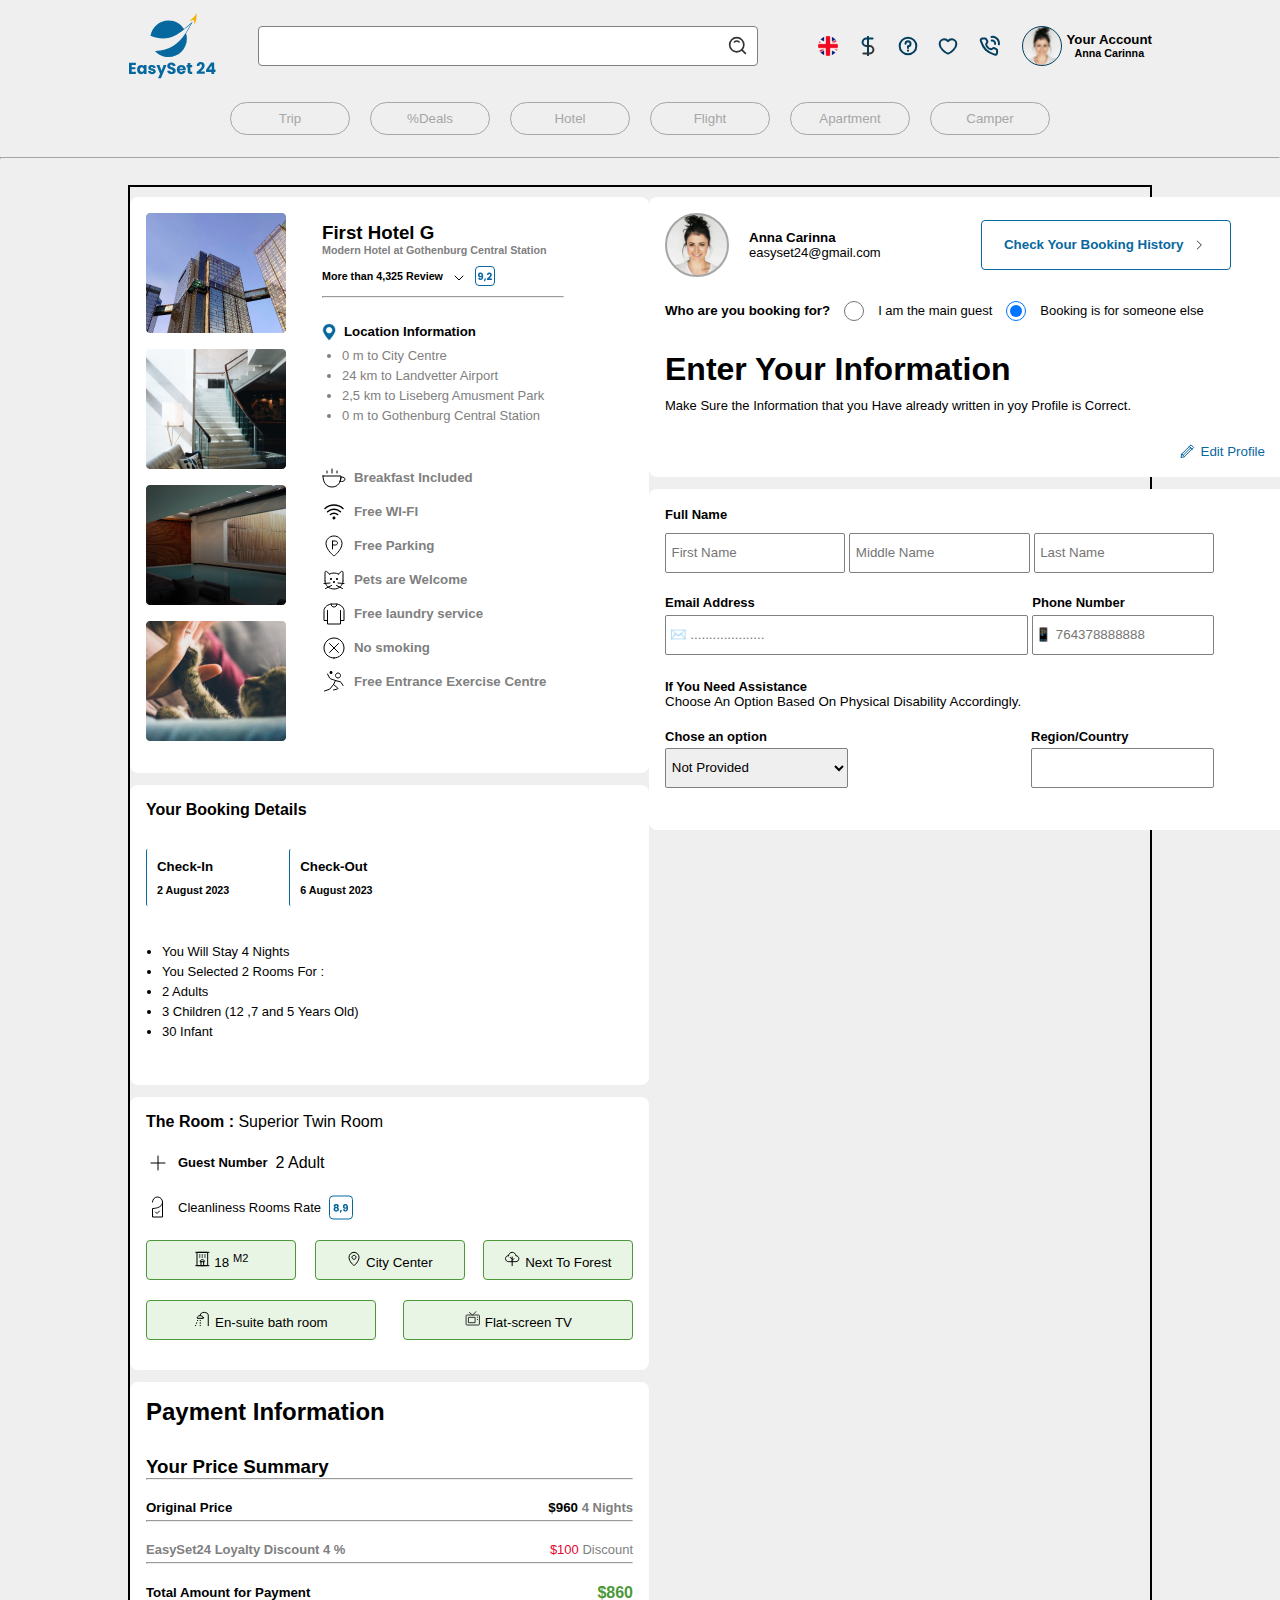
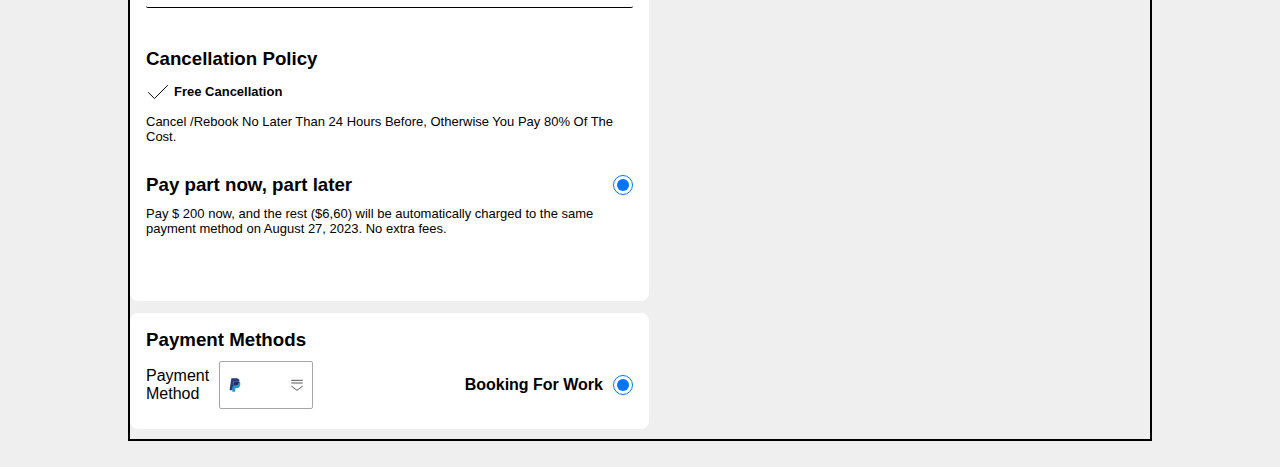
==== hotel.html @ cc9d12a1 "added user info" ====
<!DOCTYPE html>
<html lang="en">

<head>
    <meta charset="UTF-8">
    <meta name="viewport" content="width=device-width, initial-scale=1.0">
    <title>Hotel Page</title>
    <link rel="stylesheet" href="hotel.css">
</head>

<body>
    <!-- header -->
    <header class="header">
        <img id="main-logo" src="assets/headerIcons/Logo.svg" alt="logo">

        <div class="logo-and-input">
            <input type="text" id="header-input">
            <img src="assets/headerIcons/search.svg" alt="Icon description">
        </div>

        <div class="header-icons">
            <img src="assets/headerIcons/Flag England.svg" alt="">
            <img src="assets/headerIcons/dollar.svg" alt="">
            <img src="assets/headerIcons//help.svg" alt="">
            <img src="assets/headerIcons/like.svg" alt="">
            <img src="assets/headerIcons/phone-call.svg" alt="">

            <div class="profile-account">
                <img src="assets/headerIcons/Photo.svg" alt="">
                <div class="account">
                    <h5>Your Account</h5>
                    <h6>Anna Carinna</h6>
                </div>
            </div>
        </div>
    </header>

    <!-- tabs -->
    <div class="tabs">
        <button>Trip</button>
        <button>%Deals</button>
        <button>Hotel</button>
        <button>Flight</button>
        <button>Apartment</button>
        <button>Camper</button>
    </div>

    <hr class="horizontal-line">

    <div class="main-container">
        <!-- left -->
        <div class="left-column">

            <!-- Hotel -->
            <section class="hotel">
                <div class="hotel-images">
                    <img src="assets/hotel/image 1.png" alt="">
                    <img src="assets/hotel/image 2.png" alt="">
                    <img src="assets/hotel/image 3.png" alt="">
                    <img src="assets/hotel/image 4.png" alt="">
                </div>

                <div class="hotel-info">
                    <h3 style="font-weight: 800;">First Hotel G</h3>
                    <h6 style="color:gray">Modern Hotel at Gothenburg Central Station</h6>
                    <div class="reviews">
                        <h6>More than 4,325 Review</h6>
                        <img src="assets/hotel/down-small.svg" alt="">
                        <img src="assets/hotel/arrow.svg" alt="">
                    </div>
                    <hr>

                    <div class="location">
                        <span class="location-info">
                            <img src="assets/hotel/location.svg" alt="">
                            <h5 style=" font-weight: 700;">Location Information</h5>
                        </span>
                        <ul ">
                            <li>0 m to City Centre </li>
                            <li>24 km to Landvetter Airport</li>
                            <li>2,5 km to Liseberg Amusment Park</li>
                            <li>0 m to Gothenburg Central Station</li>
                        </ul>
                    </div>

                    <div class=" services" style="color:gray">
                            <span>
                                <img src="assets/hotel/tea-drink.svg" alt="">
                                <h5>Breakfast Included</h5>
                            </span>
                            <span>
                                <img src="assets/hotel/Wifi.svg" alt="">
                                <h5>Free WI-FI</h5>
                            </span>
                            <span>
                                <img src="assets/hotel/parking.svg" alt="">
                                <h5>Free Parking</h5>
                            </span>
                            <span>
                                <img src="assets/hotel/cat.svg" alt="">
                                <h5>Pets are Welcome</h5>
                            </span>
                            <span>
                                <img src="assets/hotel/clothes-crew-neck.svg" alt="">
                                <h5>Free laundry service</h5>
                            </span>
                            <span>
                                <img src="assets/hotel/handle-x.svg" alt="">
                                <h5>No smoking</h5>
                            </span>
                            <span>
                                <img src="assets/hotel/play-basketball.svg" alt="">
                                <h5>Free Entrance Exercise Centre</h5>
                            </span>
                    </div>
                </div>
            </section>

            <!-- Your Booking Details -->
            <section class="booking-details">
                <h4 style="font-weight: 800;">Your Booking Details</h4>
                <div class="check-in-check-out">
                    <div class="check-in">
                        <h5 style="font-weight: 700;">Check-In</h5>
                        <h6 style="font-weight: 600;">2 August 2023</h6>
                    </div>
                    <div class="check-out">
                        <h5 style="font-weight: 700;">Check-Out</h5>
                        <h6 style="font-weight: 600;">6 August 2023</h6>
                    </div>
                </div>

                <ul>
                    <li>You Will Stay 4 Nights</li>
                    <li>You Selected 2 Rooms For :</li>
                    <li>2 Adults</li>
                    <li>3 Children (12 ,7 and 5 Years Old)</li>
                    <li>30 Infant</li>
                </ul>
            </section>

            <section class="the-room">
                <h4 style="font-weight: 800;">The Room : <span style="font-weight: 500;">Superior Twin Room</span></h4>
                <div class="guest">
                    <img src="assets/the-room/plus.svg" alt="">
                    <h3 style="font-size: small; font-weight: 800;">Guest Number</h3>
                    <h4 style="font-size: medium; font-weight: 500;">2 Adult</h4>
                </div>

                <div class="cleanliness">
                    <img src="assets/the-room/hotel-please-clean.svg" alt="">
                    <h5 style="font-size: small; font-weight: 500;">Cleanliness Rooms Rate</h5>
                    <img src="assets/the-room/clean-rate.svg" alt="">
                </div>

                <div class="room-buttons-1">
                    <button> <img src="assets/the-room/build.svg" alt=""> <span>18 <sup>M2</sup></span> </button>
                    <button> <img src="assets/the-room/local-two.svg" alt=""> City Center</button>
                    <button> <img src="assets/the-room/tree.svg" alt=""> Next To Forest</button>
                </div>
                <div class="room-buttons-2">
                    <button> <img src="assets/the-room/shower-head.svg" alt=""> En-suite bath room</button>
                    <button> <img src="assets/the-room/tv-one.svg" alt=""> Flat-screen TV</button>
                </div>

            </section>

            <!-- payment -->
            <section class="payment">
                <h2 style="font-weight: 800;">Payment Information</h2>
                <div class="price-summary">
                    <h3 style="font-weight: 800;">Your Price Summary</h3>
                    <hr>
                    <div class="original-price">
                        <h5>Original Price</h5>
                        <span style="font-size:smaller; font-weight: 800;">$960 <span
                                style="font-size: small; font-weight: 600; color: gray;">4
                                Nights</span> </span>
                    </div>
                    <hr>
                    <div class="discount">
                        <h5 style="font-size:small; font-weight: 600; color: gray;">EasySet24 Loyalty Discount 4 %</h5>
                        <span style="font-size:small; font-weight: 400; color: #E5062E;">$100
                            <span style="font-size: small; font-weight: 400; color: gray;">Discount</span></span>
                    </div>
                    <hr>
                    <div class="total-payment">
                        <h5>Total Amount for Payment</h5>
                        <span style="font-weight:800; color: #4C9839;">$860 </span>
                    </div>
                </div>

                <div class="cancellation">
                    <h3 style="font-weight: 800;">Cancellation Policy </h3>
                    <div style="display: flex; align-items: center; gap: 4px; margin: 10px 0;"> <img
                            src="assets/the-room/check.svg" alt=""><span
                            style="font-size: small; font-weight: 600;">Free
                            Cancellation</span></div>
                    <p style="font-size: small; font-weight: 500;">Cancel /Rebook No Later Than 24
                        Hours Before,
                        Otherwise You Pay 80% Of The Cost.</p>
                </div>

                <div class="pay-part">
                    <div
                        style="display: flex; align-items: center; justify-content: space-between; font-weight: 800; margin: 10px 0;">
                        <h3 style="font-weight: 800;">Pay part now, part later </h3>
                        <input style="font-weight: 800;" type="radio" name="" id="" checked>
                    </div>
                    <p style="font-size: small; font-weight: 500;">Pay $ 200 now, and the rest ($6,60) will be
                        automatically charged to the same payment method on
                        August 27, 2023. No extra fees.</p>
                </div>
            </section>


            <section class="payment-methods">
                <h3 style="font-weight: 800;">Payment Methods </h3>

                <div class="payment-method">
                    <div style="width: 94px; height: 48px; display: flex; align-items: center; gap: 10px    ;">
                        Payment Method
                        <img style="width: 94px; height: 48px;" src="assets/the-room/payment.svg" alt="">
                    </div>

                    <div style="display: flex; align-items: center; gap: 10px;">
                        <h4>Booking For Work </h4>
                        <input style="font-weight: 800;" type="radio" name="" id="" checked>
                    </div>
                </div>
            </section>
        </div>


        <!-- right -->
        <div class="right-column">

            <section class="user-info">
                <div class="image-name">
                    <img src="assets/user-info/anna.svg" alt="">
                    <div class="name-history">
                        <div>
                            <h4 style="font-size: smaller; font-weight: 900;">Anna Carinna</h4>
                            <p style="font-size: small; font-weight: 500;">easyset24@gmail.com</p>
                        </div>
                        <button class="history-button">Check Your Booking History <img src="assets/user-info/right.svg"
                                alt=""></button>
                    </div>
                </div>

                <div class="booking-for">
                    <h4 style="font-size: smaller; font-weight: 900;">Who are you booking for?</h4>
                    <input type="radio" name="booking" id="">
                    <label style="font-size: small; font-weight: 500;" for="booking">I am the main guest </label>
                    <input type="radio" name="booking" id="" checked>
                    <label style="font-size: small; font-weight: 500;" for="booking">Booking is for someone else
                    </label>
                </div>

                <div>
                    <h1 style="margin-top: 30px; margin-bottom: 10px; font-weight: 700;">Enter Your Information </h1>
                    <p style="font-size: small; font-weight: 500;">Make Sure the Information that you Have already
                        written in yoy Profile is Correct.</p>
                </div>

                <div class="edit-div">
                    <button class="edit-button"><img src="assets/user-info/pencil.svg" alt=""> Edit
                        Profile</button>
                </div>
            </section>

            <section class="full-name">
                <label for="fullName" style="font-size: small; font-weight: 900;">Full Name</label>
                <br>

                <div class="input-fullName">
                    <input type="text" name="fullName" placeholder="First Name" id="firstName">
                    <input type="text" name="fullName" placeholder="Middle Name" id="middleName">
                    <input type="text" name="fullName" placeholder="Last Name" id="lastName">
                </div>

                <div class="email-phone">
                    <div class="email">
                        <label for="email" style="font-size: small; font-weight: 900;">Email Address</label><br>
                        <input type="email" name="email" placeholder="✉️ ...................." id="email">
                    </div>
                    <div class="phone">
                        <label for="phone" style="font-size: small; font-weight: 900;">Phone Number</label><br>
                        <input type="tel" name="phone" placeholder="📱 764378888888" id="phone">
                    </div>
                </div>

                <div class="assistance">
                    <h5 style="font-size: small; font-weight: 900;">If You Need Assistance</h5>
                    <p style="font-size: smaller; font-weight: 500;">Choose An Option Based On Physical Disability
                        Accordingly.</p>
                </div>

                <div class="option-region">
                    <div class="option">
                        <label for="options" style="font-size: small; font-weight: 600;">Chose an option</label>
                        <select name="options" id="options">
                            <option value="">Not Provided</option>
                            <option value="option1">option1</option>
                            <option value="option1">option1</option>
                        </select>
                    </div>
                    <div class="region">
                        <label for="region" style="font-size: small; font-weight: 600;">Region/Country</label>
                        <input type="text" name="region" id="region">
                    </div>
                </div>
            </section>
            

        </div>
    </div>

</body>

</html>
---- hotel.css ----
* {
    margin: 0;
    padding: 0;
    box-sizing: border-box;
}

body {
    margin: 0;
    padding: 0;
    justify-content: center;
    background-color: #EFEFEF;
    font-family: "Poppins", sans-serif;
}

/* header */
.header {
    width: 80%;
    margin: 1% 10%;
    display: flex;
    justify-content: space-between;
    align-items: center;
}

#header-input {
    width: 500px;
    height: 40px;
    border: 1px solid gray;
    border-radius: 4px;
}

.logo-and-input {
    display: flex;
    align-items: center;
}

.logo-and-input input[type="text"] {}

.logo-and-input img {
    width: 20px;
    height: 20px;
    margin-left: -30px;
}

.header-input {
    display: flex;
    align-items: center;
}

.header-icons {
    display: flex;
    margin-left: 30px;
}

.header-icons img {
    margin-right: 20px;
}

.header div {
    display: flex;
    align-items: center;
}

.profile-account {
    display: flex;
}

.account {
    display: flex;
    margin-left: -15px;
    align-items: flex-start;
    flex-direction: column;
}

/* tabs */
.tabs button {
    width: 120px;
    margin: 10px;
    padding: 8px 16px 8px 16px;
    border: 1px solid #A6A6A6;
    border-radius: 30px;
    cursor: pointer;
    color: #A6A6A6;
}

.tabs button:hover {
    background-color: #07689F;
    color: #FFFFFF;
}

.tabs {
    display: flex;
    margin: 1%;
    justify-content: center;
}

.horizontal-line {
    border-top: 1px solid #A6A6A6;
    margin: 10px 0;
}

/* Container */
.main-container {
    width: 80%;
    margin: 2% 10%;
    display: flex;
    justify-content: space-between;
    padding: 10px 0;
    border: 2px solid black;
}

.main-container .left-column {
    display: flex;
    flex-direction: column;
    gap: 12px;
}

.main-container .right-column {
    display: flex;
    flex-direction: column;
    gap: 12px;
}

section {
    border-radius: 8px;
}

/* Hotel */
.hotel {
    width: 519px;
    height: 576px;
    display: flex;
    background-color: #FFFFFF;
}

.hotel .hotel-images {
    display: flex;
    flex-direction: column;
    gap: 16px;
    padding: 16px;
}

.hotel-info {
    margin: 25px 20px;
    display: flex;
    flex-direction: column;
}

.hotel-info .reviews {
    display: flex;
    align-items: center;
    margin: 10px 0;
    gap: 8px;
}

.hotel-info .location {
    margin: 25px 0;
}

.location .location-info {
    display: flex;
    align-items: center;
    justify-content: flex-start;
    gap: 8px;
}


.location ul li {
    color: gray;
    font-size: small;
    line-height: 10px;
    margin: 10px 20px;
}

.services span {
    display: flex;
    align-items: center;
    gap: 8px;
    margin: 10px 0;
}

/* booking-details */
.booking-details {
    width: 519px;
    height: 300px;
    display: flex;
    flex-direction: column;
    padding: 16px;
    background-color: #FFFFFF;
}

.check-in-check-out {
    display: flex;
    align-items: center;
    margin-top: 30px;
    margin-bottom: 20px;
    gap: 50px;
}

.check-in, .check-out {
    display: flex;
    flex-direction: column;
    gap: 10px;
    padding: 10px;
    border-left: 1px solid #07689F;
    border-radius: 2px;
}

.booking-details ul {
    font-size: small;
    line-height: 20px;
    padding: 16px;
}

/* the-room */
.the-room {
    width: 519px;
    height: 273px;
    display: flex;
    flex-direction: column;
    padding: 16px;
    background-color: #FFFFFF;
}

.guest {
    display: flex;
    align-items: center;
    gap: 8px;
    margin-top: 20px;
}

.cleanliness {
    display: flex;
    align-items: center;
    gap: 8px;
    margin-top: 20px;
}

.room-buttons-1, .room-buttons-2 {
    display: flex;
    align-items: center;
    justify-content: space-between;
}

.room-buttons-1 button, .room-buttons-2 button {
    background-color: #E8F5E4;
    border: 1px solid #4C9839;
    border-radius: 4px;
    justify-content: center;
    align-items: center;
}


.room-buttons-1 button {
    width: 150px;
    height: 40px;
    margin-top: 20px;
    padding: 10px;
}

.room-buttons-2 button {
    width: 230px;
    height: 40px;
    margin-top: 20px;
    padding: 10px;
}

/* payment */
.payment {
    width: 519px;
    height: 519px;
    display: flex;
    flex-direction: column;
    padding: 16px;

    background-color: #FFFFFF;
}

.price-summary {
    margin: 30px 0;
    border-bottom: 1px solid black;
    border-radius: 2px;
}

.price-summary .original-price, .price-summary .discount, .price-summary .total-payment {
    display: flex;
    align-items: center;
    justify-content: space-between;
    margin: 20px 0 5px 0;
}

.cancellation {
    margin: 10px 0;
}

.pay-part {
    margin: 10px 0;
}

/* Hide the default radio button */
input[type="radio"] {
    width: 20px;
    height: 20px;
}

/* payment-method */
.payment-methods {
    width: 519px;
    height: 116px;
    display: flex;
    flex-direction: column;
    padding: 16px;
    background-color: #FFFFFF;
}

.payment-methods .payment-method {
    display: flex;
    align-items: center;
    justify-content: space-between;
    margin: 10px 0;
    cursor: pointer;
}

/* user info */
.user-info {
    width: 642px;
    height: 280px;
    padding: 16px;

    background-color: #FFFFFF;
}

.user-info .image-name {
    display: flex;
    align-items: center;
    gap: 20px;
}

.image-name .name-history {
    display: flex;
    align-items: center;
    justify-content: space-between;
    gap: 100px;
}

.user-info .history-button {
    display: flex;
    align-items: center;
    justify-content: center;
    gap: 8px;
    color: #07689F;
    font-weight: 600;
    background-color: #FFFFFF;
    border: 1px solid #07689F;
    border-radius: 4px;
    width: 250px;
    height: 50px;
    padding: 10px;
    cursor: pointer;
}

.user-info .booking-for {
    display: flex;
    align-items: center;
    gap: 14px;
    margin: 24px 0;
}

.user-info .edit-div {
    display: flex;
    justify-content: flex-end;
    margin: 20px 0;

}

.user-info .edit-button {
    display: flex;
    align-items: center;
    gap: 6px;
    padding: 10px;
    color: #07689F;
    background-color: #FFFFFF;
    border: none;
    cursor: pointer;
}

/* full-name */
.full-name {
    width: 642px;
    height: 341px;
    padding: 16px;
    background-color: #FFFFFF;
}

.full-name .input-fullName {
    display: flex;
    align-items: center;
    width: 90%;
    gap: 4px;
    margin: 10px 0;
}

.full-name .input-fullName input[type="text"] {
    width: 100%;
    height: 40px;
    padding: 1%;
    border-radius: 2px;
    border: 1px solid gray;
}

/*email*/

.full-name .email-phone {
    display: flex;
    width: 90%;
    gap: 4px;
    margin: 20px 0;
}

.full-name .email-phone .email {
    width: 66.666%;
}

.full-name .email-phone .phone {
    width: 33.334%;
}

.full-name .email-phone .email input[type="email"] {
    width: 100%;
    height: 40px;
    margin: 4px 0;
    padding: 1%;
    border-radius: 2px;
    border: 1px solid gray;
}

.full-name .email-phone .phone input[type="tel"] {
    width: 100%;
    height: 40px;
    margin: 4px 0;
    padding: 1%;
    border-radius: 2px;
    border: 1px solid gray;
}

.full-name .assistance {
    width: 66.666%;
}

.full-name .option-region {
    display: flex;
    align-items: center;
    width: 90%;
    justify-content: space-between;
    margin: 20px 0;
}

.full-name .option-region .option, .full-name .option-region .region {
    display: flex;
    flex-direction: column;
    width: 33.334%;
}

.full-name .option-region .option select, .full-name .option-region .region input[type="text"] {
    width: 100%;
    height: 40px;
    margin: 4px 0;
    padding: 1%;
    border-radius: 2px;
    border: 1px solid gray;
}
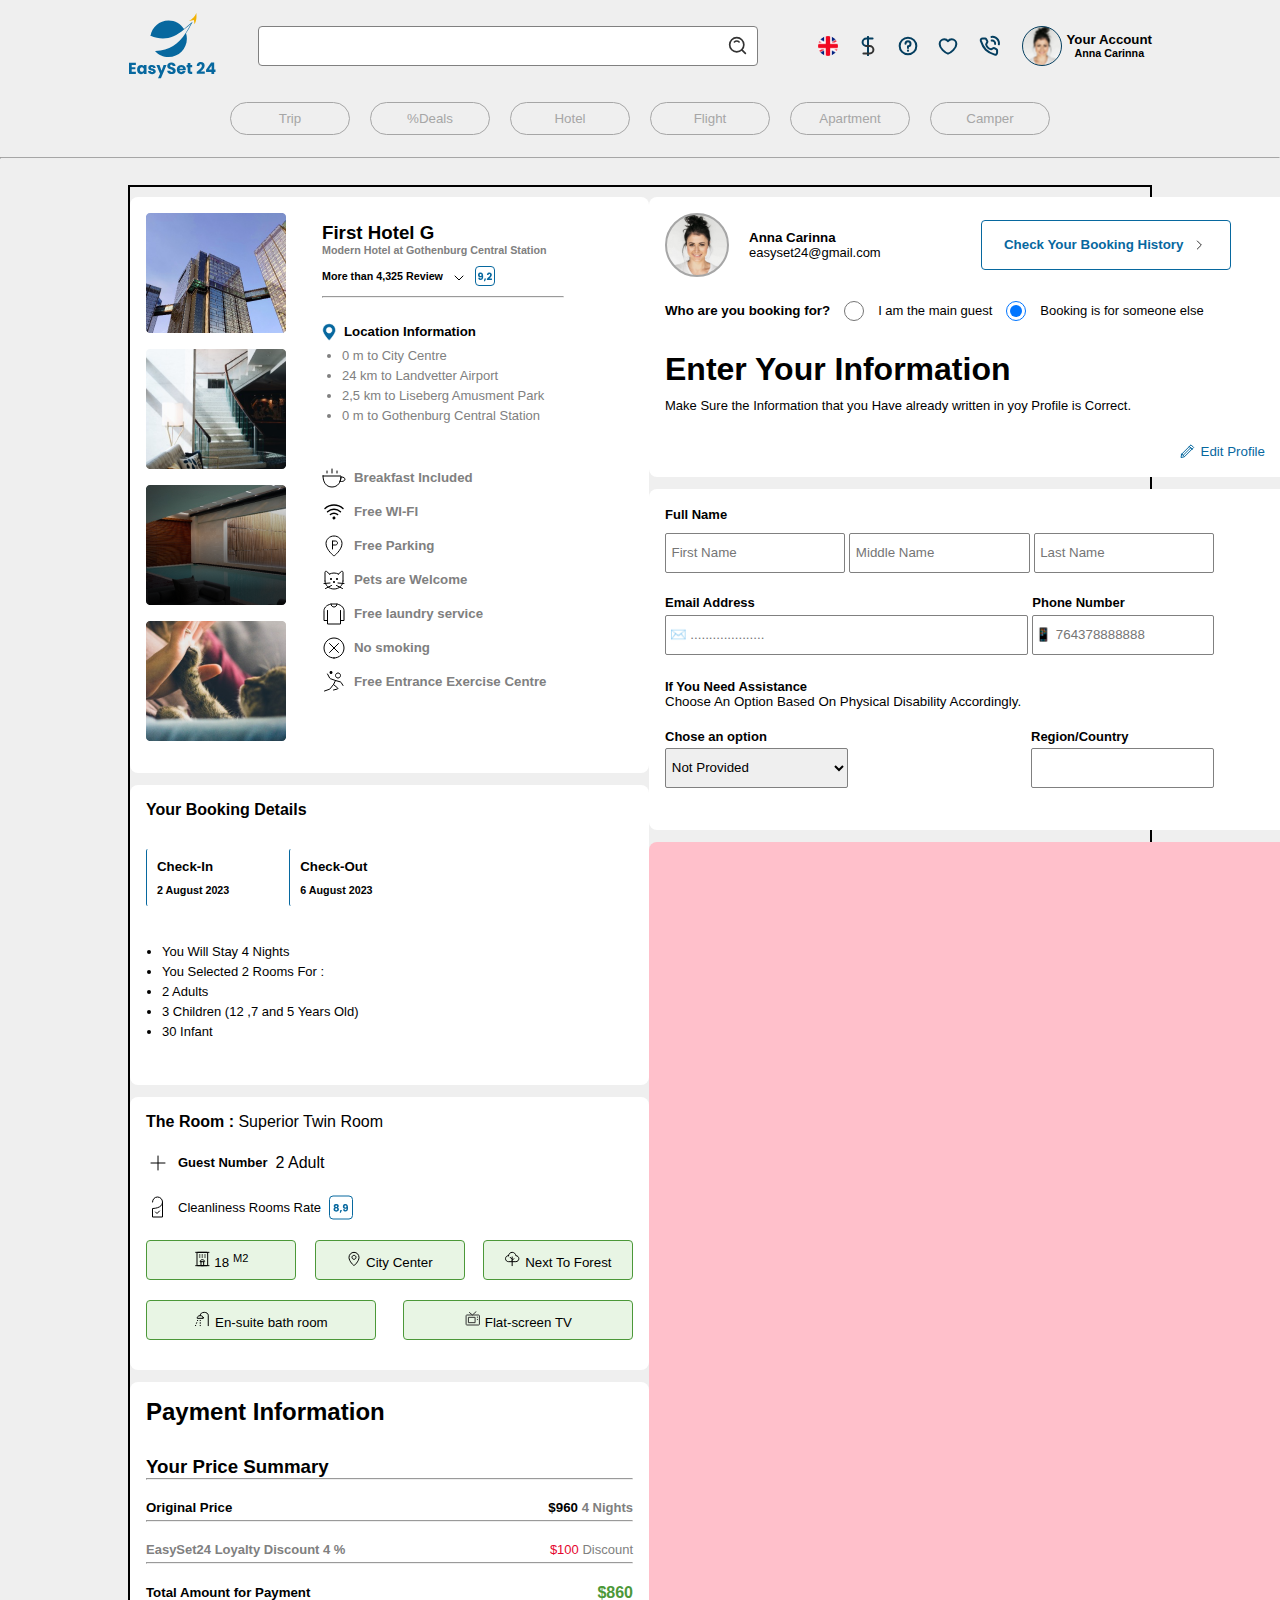
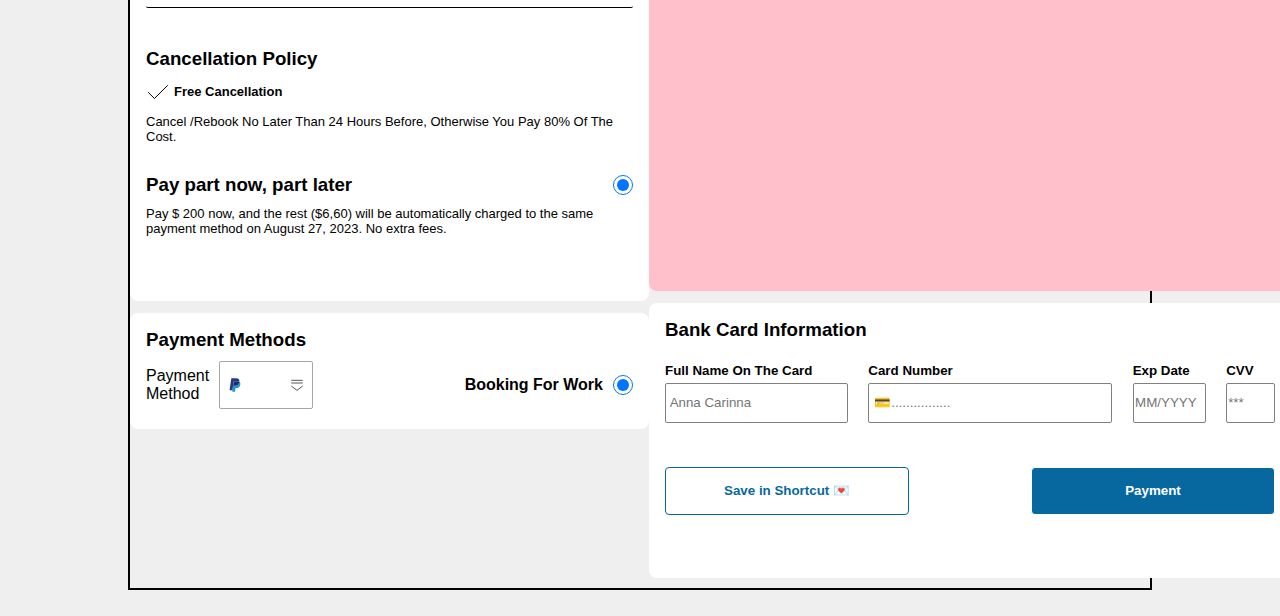
==== commit 1b6921fb: "added bank info" ====
--- a/hotel.html
+++ b/hotel.html
@@ -139,6 +139,7 @@
                 </ul>
             </section>
 
+            <!-- The Room -->
             <section class="the-room">
                 <h4 style="font-weight: 800;">The Room : <span style="font-weight: 500;">Superior Twin Room</span></h4>
                 <div class="guest">
@@ -165,7 +166,7 @@
 
             </section>
 
-            <!-- payment -->
+            <!-- Payment -->
             <section class="payment">
                 <h2 style="font-weight: 800;">Payment Information</h2>
                 <div class="price-summary">
@@ -214,6 +215,7 @@
             </section>
 
 
+            <!-- Payment methods-->
             <section class="payment-methods">
                 <h3 style="font-weight: 800;">Payment Methods </h3>
 
@@ -235,6 +237,7 @@
         <!-- right -->
         <div class="right-column">
 
+            <!-- user-info -->
             <section class="user-info">
                 <div class="image-name">
                     <img src="assets/user-info/anna.svg" alt="">
@@ -269,6 +272,7 @@
                 </div>
             </section>
 
+            <!-- full-name -->
             <section class="full-name">
                 <label for="fullName" style="font-size: small; font-weight: 900;">Full Name</label>
                 <br>
@@ -302,7 +306,7 @@
                         <select name="options" id="options">
                             <option value="">Not Provided</option>
                             <option value="option1">option1</option>
-                            <option value="option1">option1</option>
+                            <option value="option2">option2</option>
                         </select>
                     </div>
                     <div class="region">
@@ -311,8 +315,44 @@
                     </div>
                 </div>
             </section>
-            
-
+
+            <!-- Add to your stay -->
+            <section class="add-stay">
+
+            </section>
+
+            <section class="bank-card-info">
+                <h3 style="font-weight: 800;">Bank Card Information </h3>
+                <div class="card-info">
+                    <div class="card-holder-div">
+                        <label for="card-holder" style="font-size: smaller; font-weight: 600;">Full Name On The
+                            Card</label>
+                        <input type="text" id="card-holder" name="card-holder" placeholder="Anna Carinna" required>
+                    </div>
+
+                    <div class="card-number-div">
+                        <label for="card-number" style="font-size: smaller; font-weight: 600;">Card Number</label>
+                        <input type="text" id="card-number" name="card-number" placeholder="💳................"
+                            maxlength="16" required>
+                    </div>
+
+                    <div class="expiry-date-div">
+                        <label for="expiry-date" style="font-size: smaller; font-weight: 600;">Exp Date</label>
+                        <input type="text" id="expiry-date" name="expiry-date" placeholder="MM/YYYY"
+                            pattern="(?:0[1-9]|1[0-2])/[0-9]{4}" required>
+                    </div>
+
+                    <div class="cvv-div">
+                        <label for="cvv" style="font-size: smaller; font-weight: 600;">CVV</label>
+                        <input type="text" id="cvv" name="cvv" placeholder="***" maxlength="3" required>
+                    </div>
+                </div>
+
+                <div class="bank-buttons">
+                    <button class="save-button">Save in Shortcut 💌</button>
+                    <button class="payment-button">Payment</button>
+                </div>
+            </section>
         </div>
     </div>
 
--- a/hotel.css
+++ b/hotel.css
@@ -467,4 +467,85 @@
     padding: 1%;
     border-radius: 2px;
     border: 1px solid gray;
+}
+
+
+/* add-story */
+.add-stay {
+    width: 642px;
+    height: 1049px;
+    background-color: #FFFFFF;
+    background-color: pink;
+}
+
+
+/* bank-card-info */
+.bank-card-info {
+    width: 642px;
+    height: 275px;
+    padding: 16px;
+    background-color: #FFFFFF;
+}
+
+.bank-card-info .card-info {
+    width: 100%;
+    display: flex;
+    align-items: center;
+    justify-content: space-between;
+    margin: 20px 0;
+}
+
+.bank-card-info .card-info .card-holder-div {
+    width: 30%;
+}
+
+.bank-card-info .card-info .card-number-div {
+    width: 40%;
+}
+
+.bank-card-info .card-info .expiry-date-div {
+    width: 12%;
+}
+
+.bank-card-info .card-info .cvv-div {
+    width: 8%;
+}
+
+.bank-card-info .card-info input[type="text"] {
+    width: 100%;
+    height: 40px;
+    margin: 4px 0;
+    padding: 2%;
+    border-radius: 2px;
+    border: 1px solid gray;
+}
+
+.bank-card-info .bank-buttons {
+    width: 100%;
+    margin: 40px 0;
+    display: flex;
+    align-items: center;
+    justify-content: space-between;
+}
+
+.bank-card-info .bank-buttons .save-button {
+    width: 40%;
+    height: 48px;
+    background-color: #FFFFFF;
+    color: #07689F;
+    border: 1px solid #07689F;
+    border-radius: 4px;
+    font-weight: 800;
+    cursor: pointer;
+}
+
+.bank-card-info .bank-buttons .payment-button {
+    width: 40%;
+    height: 48px;
+    background-color: #07689F;
+    color: #FFFFFF;
+    border: 1px solid #FFFFFF;
+    border-radius: 4px;
+    font-weight: 800;
+    cursor: pointer;
 }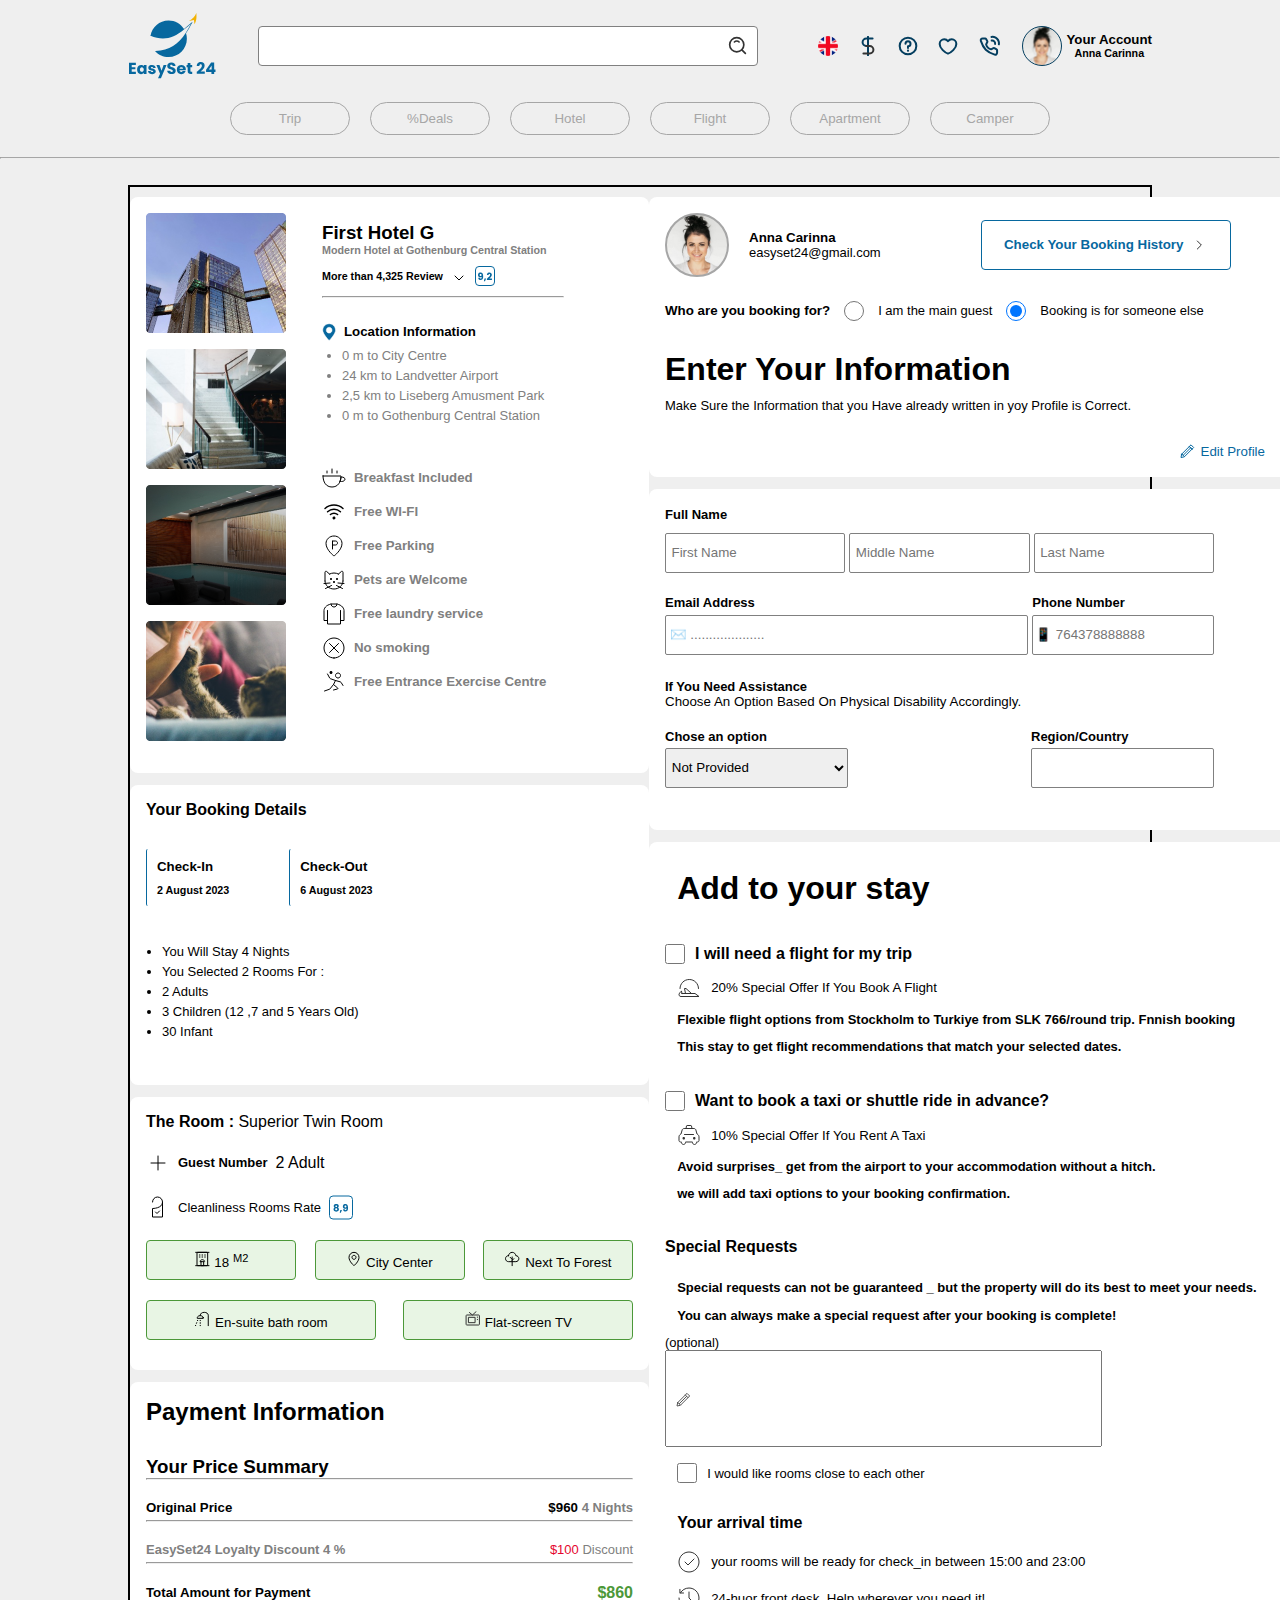
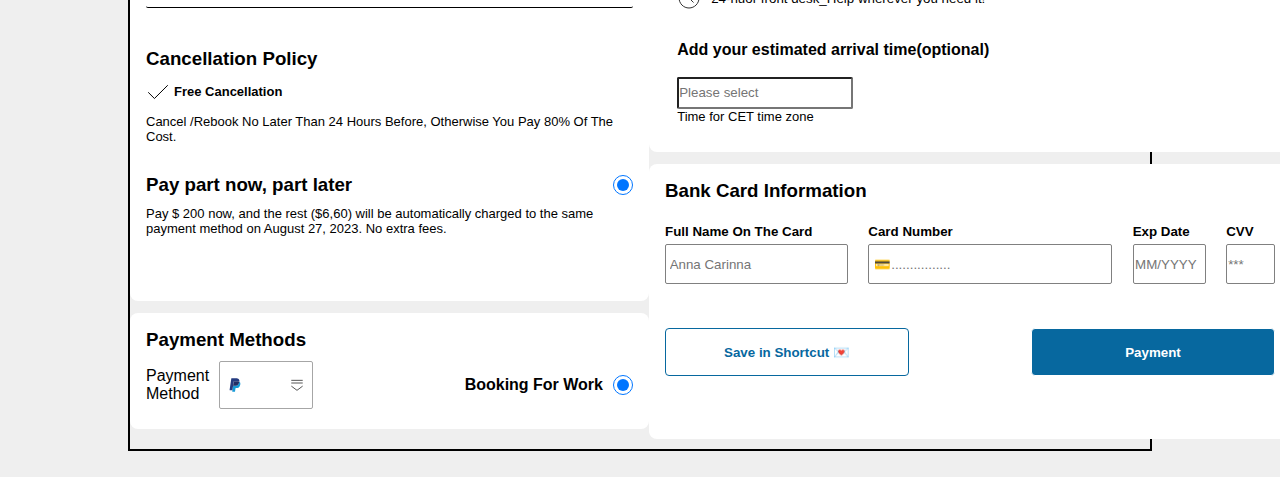
==== commit 9370c825: "added add stay" ====
--- a/hotel.html
+++ b/hotel.html
@@ -318,9 +318,90 @@
 
             <!-- Add to your stay -->
             <section class="add-stay">
-
-            </section>
-
+                <h1 style="margin: 2% 0 2% 2%; font-weight: 700;">Add to your stay </h1>
+
+                <div style="margin: 6% 0;">
+                    <div style="display: flex; align-items: center; gap: 10px; margin: 2% 0;">
+                        <input type="checkbox" name="" id="">
+                        <h5 style="font-size: medium; font-weight: 700;">I will need a flight for my trip</h5>
+                    </div>
+                    <div style="display: flex; align-items: center; gap: 10px; margin: 2% 2%;">
+                        <img src="assets/add-stay/flight-airflow.svg" alt="">
+                        <p style="font-size: smaller; font-weight: 500;">20% Special Offer If You Book A Flight</p>
+                    </div>
+                    <h6 style="font-size: small; font-weight: 600; margin: 2% 2%;">Flexible flight options from
+                        Stockholm to Turkiye from SLK
+                        766/round trip. Fnnish booking </h6>
+                    <h6 style="font-size: small; font-weight: 600; margin: 2% 2%;">This stay to get flight
+                        recommendations that match your selected dates.</h6>
+                </div>
+
+                <div style="margin: 6% 0;">
+                    <div style="display: flex; align-items: center; gap: 10px; margin: 2% 0;">
+                        <input type="checkbox" name="" id="">
+                        <h5 style="font-size: medium; font-weight: 700;">Want to book a taxi or shuttle ride in advance?
+                        </h5>
+                    </div>
+                    <div style="display: flex; align-items: center; gap: 10px; margin: 2% 2%;">
+                        <img src="assets/add-stay/taxi.svg" alt="">
+                        <p style="font-size: smaller; font-weight: 500;">10% Special Offer If You Rent A Taxi</p>
+                    </div>
+                    <h6 style="font-size: small; font-weight: 600; margin: 2% 2%;">
+                        Avoid surprises_ get from the airport to your accommodation without a hitch. </h6>
+                    <h6 style="font-size: small; font-weight: 600; margin: 2% 2%;">
+                        we will add taxi options to your booking confirmation.</h6>
+                </div>
+
+                <div>
+                    <h5 style="font-size: medium; font-weight: 700; margin: 4% 0;">Special Requests</h5>
+
+                    <h6 style="font-size: small; font-weight: 600; margin: 2% 2%;">
+                        Special requests can not be guaranteed _ but the property will do its best to meet your needs.
+                    </h6>
+                    <h6 style="font-size: small; font-weight: 600; margin: 2% 2%;">
+                        You can always make a special request after your booking is complete! </h6>
+
+                    <p style="font-size: small;">(optional)</p>
+                    <div class="textarea-container">
+                        <img src="assets/add-stay/pencil.svg" alt="Icon" class="icon">
+                        <textarea rows="5" cols="50" placeholder=""></textarea>
+                    </div>
+                </div>
+
+                <div style="display: flex; align-items: center; gap: 10px; margin: 2% 2%;">
+                    <input type="checkbox" name="" id="">
+                    <h6 style="font-size: small; font-weight: 500;">
+                        I would like rooms close to each other </h6>
+                </div>
+
+                <div>
+                    <h5 style="font-size: medium; font-weight: 700; margin: 5% 0 3% 2%;">Your arrival time</h5>
+
+                    <div style="display: flex; align-items: center; gap: 10px; margin: 2% 2%;">
+                        <img src="assets/add-stay/check-one.svg" alt="">
+                        <p style="font-size: smaller; font-weight: 500;">your rooms will be ready for check_in between
+                            15:00 and 23:00</p>
+                    </div>
+
+                    <div style="display: flex; align-items: center; gap: 10px; margin: 2% 2%;">
+                        <img src="assets/add-stay/history.svg" alt="">
+                        <p style="font-size: smaller; font-weight: 500;">24-huor front desk_Help wherever you need it!
+                        </p>
+                    </div>
+
+                    <h5 style="font-size: medium; font-weight: 700; margin: 5% 0 3% 2%;">Add your estimated arrival
+                        time(optional)</h5>
+                    <div style="margin: 2% 2%;">
+                        <input type="number" name="" placeholder="Please select" id=""
+                            style="width: 30%; height: 32px; border-radius: 2px;">
+                        <h6 style="font-size: small; font-weight: 500;"> Time for CET time zone</h6>
+                    </div>
+
+                </div>
+
+            </section>
+
+            <!-- Bank info -->
             <section class="bank-card-info">
                 <h3 style="font-weight: 800;">Bank Card Information </h3>
                 <div class="card-info">
--- a/hotel.css
+++ b/hotel.css
@@ -473,9 +473,32 @@
 /* add-story */
 .add-stay {
     width: 642px;
-    height: 1049px;
-    background-color: #FFFFFF;
-    background-color: pink;
+    height: auto;
+    padding: 16px;
+    background-color: #FFFFFF;
+}
+
+input[type="checkbox"] {
+    width: 20px;
+    height: 20px;
+}
+
+.textarea-container {
+    position: relative;
+    display: inline-block;
+}
+
+textarea {
+    padding: 10px;
+    width: 100%;
+    resize: none;
+}
+
+.icon {
+    position: absolute;
+    left: 10px;
+    top: 50%;
+    transform: translateY(-50%);
 }
 
 
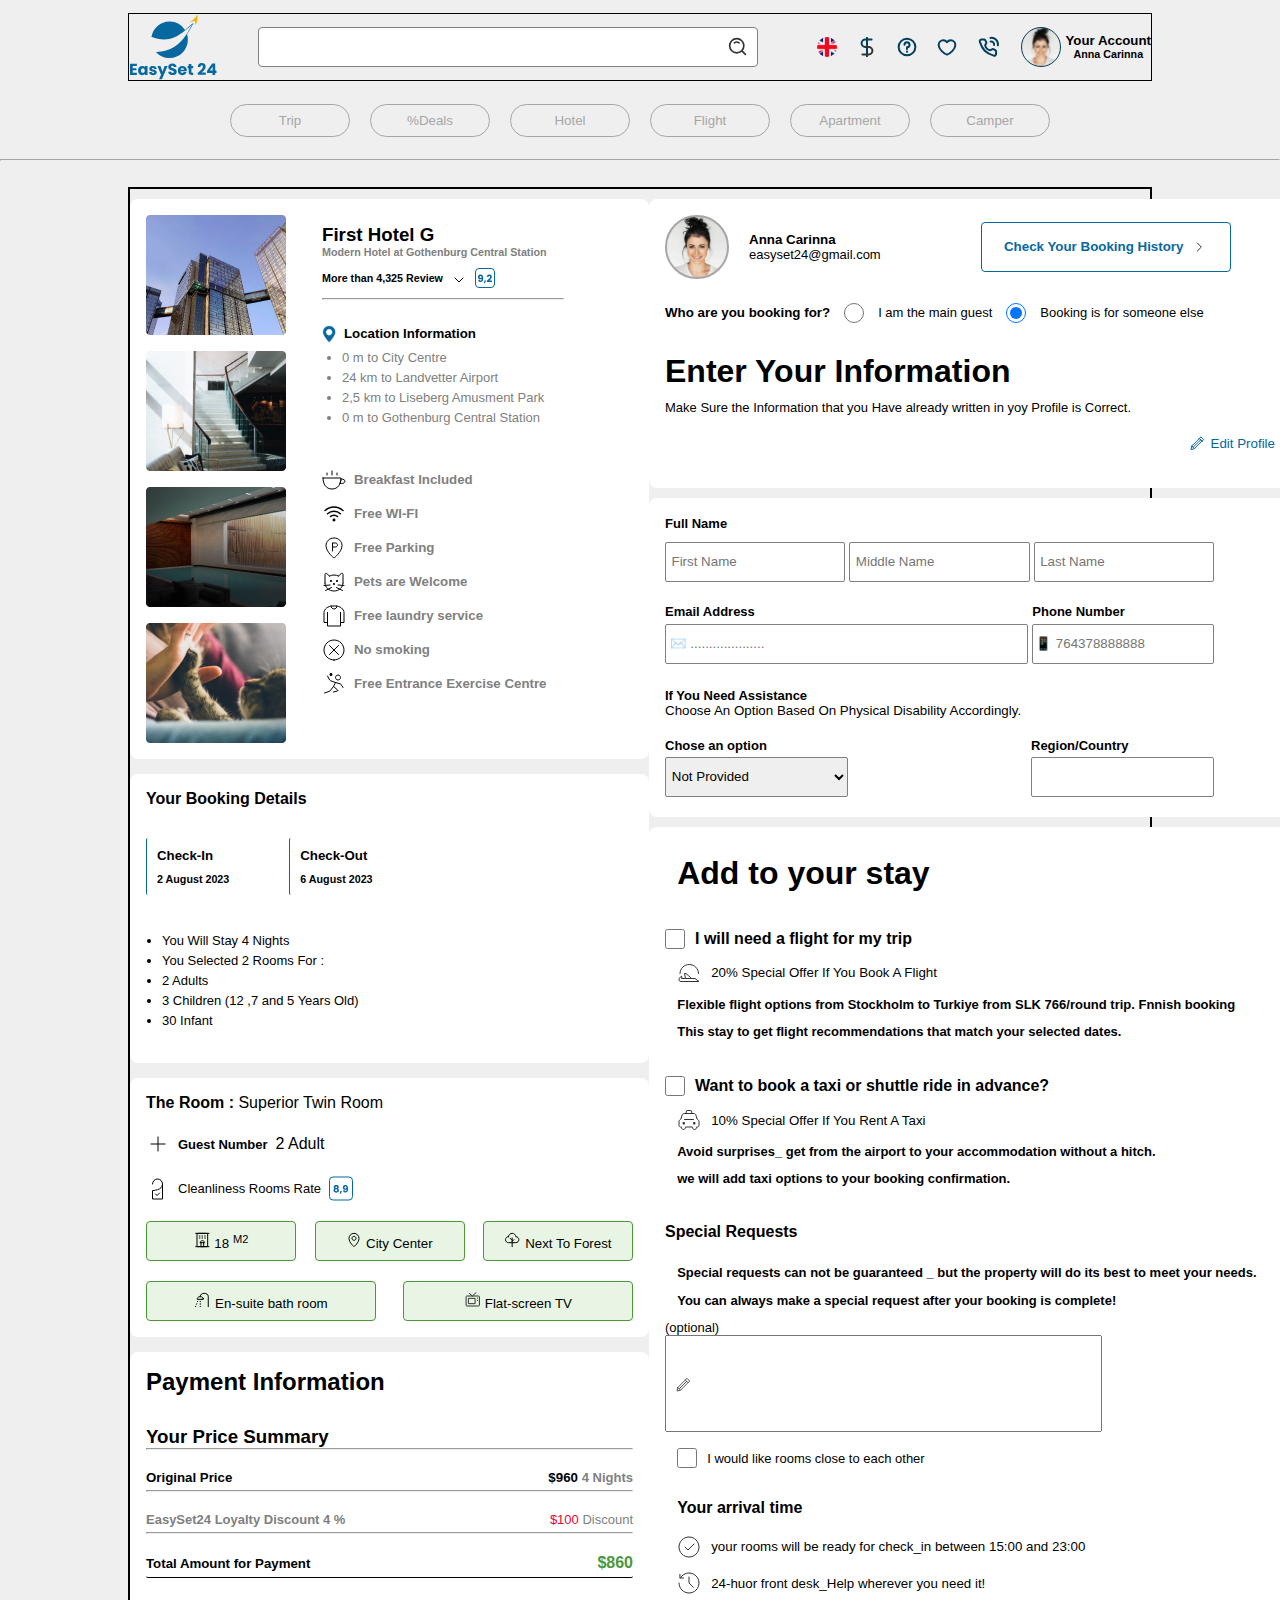
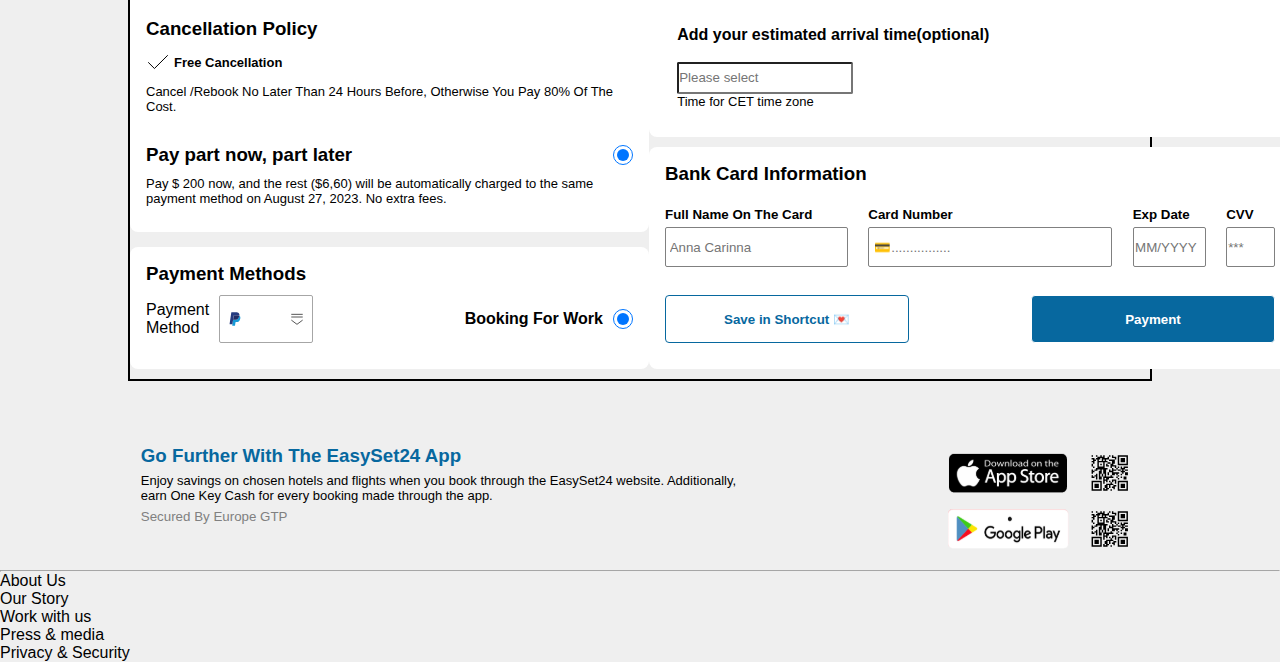
==== commit f03138c8: "added apps section" ====
--- a/hotel.html
+++ b/hotel.html
@@ -45,7 +45,7 @@
         <button>Camper</button>
     </div>
 
-    <hr class="horizontal-line">
+    <hr style="border-top: 1px solid #A6A6A6; margin: 10px 0;">
 
     <div class="main-container">
         <!-- left -->
@@ -318,7 +318,7 @@
 
             <!-- Add to your stay -->
             <section class="add-stay">
-                <h1 style="margin: 2% 0 2% 2%; font-weight: 700;">Add to your stay </h1>
+                <h1 style="margin: 2% 0 0 2%; font-weight: 700;">Add to your stay </h1>
 
                 <div style="margin: 6% 0;">
                     <div style="display: flex; align-items: center; gap: 10px; margin: 2% 0;">
@@ -437,6 +437,55 @@
         </div>
     </div>
 
+    <section class="easy-set24-apps">
+        <div class="easy-set24-text">
+            <h3 style="color: #07689F; font-weight: 800;">Go Further With The EasySet24 App</h3>
+            <p style="font-size: small; font-weight: 500; margin: 1% 0;">Enjoy savings on chosen hotels and flights when
+                you book
+                through the EasySet24 website. Additionally,
+                earn One Key Cash for every booking made through the app.
+            </p>
+            <p style="color: gray; font-size: smaller; font-weight: 100;">Secured By Europe GTP</p>
+
+        </div>
+
+        <div class="easy-set24-img">
+            <div class="apple">
+                <img src="assets/apps/apple-download-u6sUcjUnLb.svg" alt="">
+                <img src="assets/apps/QR Code.svg" alt="">
+            </div>
+
+            <div class="google">
+                <img src="assets/apps/google-play-badge-gEEkcFr3j6.svg" alt="">
+                <img src="assets/apps/QR Code.svg" alt="">
+            </div>
+        </div>
+    </section>
+
+    <hr style="border-top: 1px solid #A6A6A6;">
+
+    <section class="about-us">
+        <div>
+            <ul>
+                <li>About Us</li>
+                <li>Our Story</li>
+                <li>Work with us</li>
+                <li>Press & media</li>
+                <li>Privacy & Security</li>
+            </ul>
+        </div>
+        <div></div>
+        <div></div>
+        <div></div>
+        <div></div>
+        <div></div>
+
+
+    </section>
+
+
+
+
 </body>
 
 </html>--- a/hotel.css
+++ b/hotel.css
@@ -19,6 +19,7 @@
     display: flex;
     justify-content: space-between;
     align-items: center;
+    border: 1px solid black;
 }
 
 #header-input {
@@ -93,11 +94,6 @@
     justify-content: center;
 }
 
-.horizontal-line {
-    border-top: 1px solid #A6A6A6;
-    margin: 10px 0;
-}
-
 /* Container */
 .main-container {
     width: 80%;
@@ -111,13 +107,15 @@
 .main-container .left-column {
     display: flex;
     flex-direction: column;
-    gap: 12px;
+    gap: 10px;
+    justify-content: space-between;
 }
 
 .main-container .right-column {
     display: flex;
     flex-direction: column;
-    gap: 12px;
+    gap: 10px;
+    justify-content: space-between;
 }
 
 section {
@@ -127,7 +125,7 @@
 /* Hotel */
 .hotel {
     width: 519px;
-    height: 576px;
+    height: auto;
     display: flex;
     background-color: #FFFFFF;
 }
@@ -181,7 +179,7 @@
 /* booking-details */
 .booking-details {
     width: 519px;
-    height: 300px;
+    height: auto;
     display: flex;
     flex-direction: column;
     padding: 16px;
@@ -214,7 +212,7 @@
 /* the-room */
 .the-room {
     width: 519px;
-    height: 273px;
+    height: auto;
     display: flex;
     flex-direction: column;
     padding: 16px;
@@ -267,11 +265,10 @@
 /* payment */
 .payment {
     width: 519px;
-    height: 519px;
-    display: flex;
-    flex-direction: column;
-    padding: 16px;
-
+    height: auto;
+    display: flex;
+    flex-direction: column;
+    padding: 16px;
     background-color: #FFFFFF;
 }
 
@@ -305,7 +302,7 @@
 /* payment-method */
 .payment-methods {
     width: 519px;
-    height: 116px;
+    height: auto;
     display: flex;
     flex-direction: column;
     padding: 16px;
@@ -323,9 +320,8 @@
 /* user info */
 .user-info {
     width: 642px;
-    height: 280px;
-    padding: 16px;
-
+    height: auto;
+    padding: 16px;
     background-color: #FFFFFF;
 }
 
@@ -376,7 +372,6 @@
     display: flex;
     align-items: center;
     gap: 6px;
-    padding: 10px;
     color: #07689F;
     background-color: #FFFFFF;
     border: none;
@@ -386,7 +381,7 @@
 /* full-name */
 .full-name {
     width: 642px;
-    height: 341px;
+    height: auto;
     padding: 16px;
     background-color: #FFFFFF;
 }
@@ -451,7 +446,7 @@
     align-items: center;
     width: 90%;
     justify-content: space-between;
-    margin: 20px 0;
+    margin-top: 20px;
 }
 
 .full-name .option-region .option, .full-name .option-region .region {
@@ -470,7 +465,7 @@
 }
 
 
-/* add-story */
+/* add-stay */
 .add-stay {
     width: 642px;
     height: auto;
@@ -505,7 +500,7 @@
 /* bank-card-info */
 .bank-card-info {
     width: 642px;
-    height: 275px;
+    height: auto;
     padding: 16px;
     background-color: #FFFFFF;
 }
@@ -545,7 +540,7 @@
 
 .bank-card-info .bank-buttons {
     width: 100%;
-    margin: 40px 0;
+    margin: 4% 0 10px 0;
     display: flex;
     align-items: center;
     justify-content: space-between;
@@ -571,4 +566,43 @@
     border-radius: 4px;
     font-weight: 800;
     cursor: pointer;
-}+}
+
+
+/* easy-set24-apps */
+.easy-set24-apps {
+    width: 80%;
+    margin: 4% 10% 0 10%;
+    display: flex;
+    justify-content: space-between;
+    padding: 1%;
+}
+
+.easy-set24-apps .easy-set24-text {
+    width: 60%;
+    display: flex;
+    flex-direction: column;
+}
+
+.easy-set24-apps .easy-set24-img {
+    width: 20%;
+    display: flex;
+    flex-direction: column;
+    align-content: space-between;
+}
+
+.easy-set24-apps .easy-set24-img .apple {
+    display: flex;
+    align-items: center;
+    justify-content: space-between;
+    padding: 4%;
+}
+
+.easy-set24-apps .easy-set24-img .google {
+    display: flex;
+    align-items: center;
+    justify-content: space-between;
+    padding: 4%;
+}
+
+
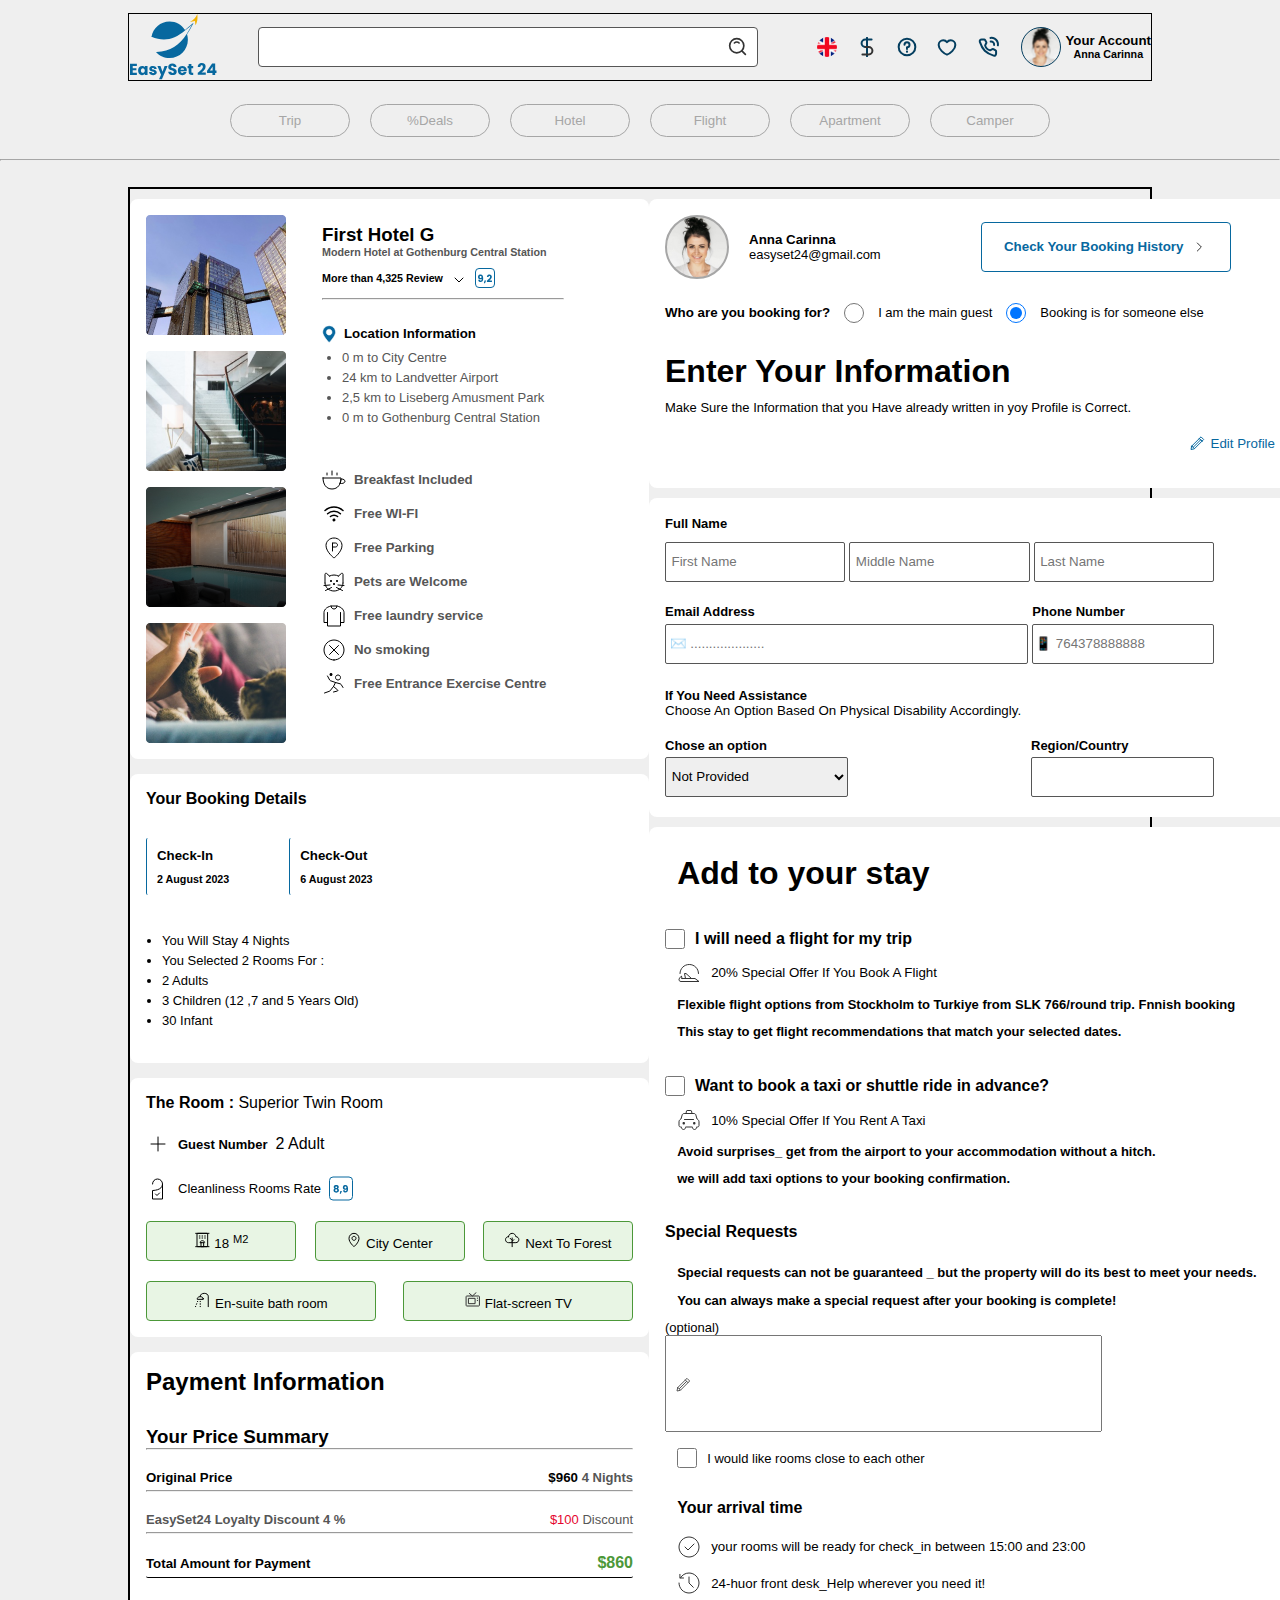
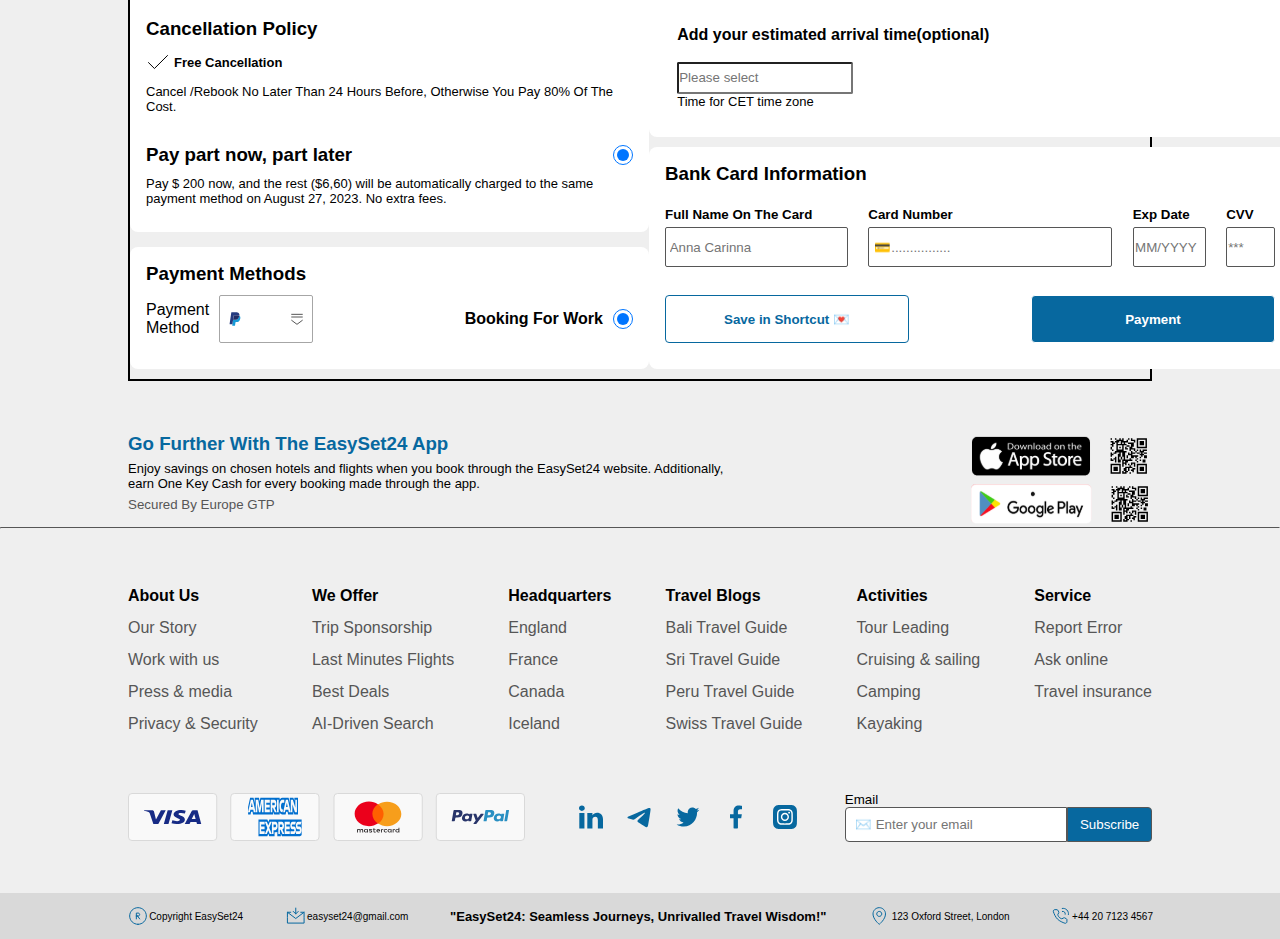
==== commit 14821e26: "added footer section" ====
--- a/hotel.html
+++ b/hotel.html
@@ -62,7 +62,7 @@
 
                 <div class="hotel-info">
                     <h3 style="font-weight: 800;">First Hotel G</h3>
-                    <h6 style="color:gray">Modern Hotel at Gothenburg Central Station</h6>
+                    <h6 style="color:#565656">Modern Hotel at Gothenburg Central Station</h6>
                     <div class="reviews">
                         <h6>More than 4,325 Review</h6>
                         <img src="assets/hotel/down-small.svg" alt="">
@@ -83,7 +83,7 @@
                         </ul>
                     </div>
 
-                    <div class=" services" style="color:gray">
+                    <div class=" services" style="color:#565656">
                             <span>
                                 <img src="assets/hotel/tea-drink.svg" alt="">
                                 <h5>Breakfast Included</h5>
@@ -175,14 +175,15 @@
                     <div class="original-price">
                         <h5>Original Price</h5>
                         <span style="font-size:smaller; font-weight: 800;">$960 <span
-                                style="font-size: small; font-weight: 600; color: gray;">4
+                                style="font-size: small; font-weight: 600; color: #565656;">4
                                 Nights</span> </span>
                     </div>
                     <hr>
                     <div class="discount">
-                        <h5 style="font-size:small; font-weight: 600; color: gray;">EasySet24 Loyalty Discount 4 %</h5>
+                        <h5 style="font-size:small; font-weight: 600; color: #565656;">EasySet24 Loyalty Discount 4 %
+                        </h5>
                         <span style="font-size:small; font-weight: 400; color: #E5062E;">$100
-                            <span style="font-size: small; font-weight: 400; color: gray;">Discount</span></span>
+                            <span style="font-size: small; font-weight: 400; color: #565656;">Discount</span></span>
                     </div>
                     <hr>
                     <div class="total-payment">
@@ -445,7 +446,7 @@
                 through the EasySet24 website. Additionally,
                 earn One Key Cash for every booking made through the app.
             </p>
-            <p style="color: gray; font-size: smaller; font-weight: 100;">Secured By Europe GTP</p>
+            <p style="color: #565656; font-size: smaller; font-weight: 100;">Secured By Europe GTP</p>
 
         </div>
 
@@ -462,28 +463,115 @@
         </div>
     </section>
 
-    <hr style="border-top: 1px solid #A6A6A6;">
+    <hr style="border-top: 1px solid #565656;">
 
     <section class="about-us">
         <div>
             <ul>
-                <li>About Us</li>
+                <li style="color: black; font-weight: bold;">About Us</li>
                 <li>Our Story</li>
                 <li>Work with us</li>
                 <li>Press & media</li>
                 <li>Privacy & Security</li>
             </ul>
         </div>
-        <div></div>
-        <div></div>
-        <div></div>
-        <div></div>
-        <div></div>
-
+        <div>
+            <ul>
+                <li style="color: black; font-weight: bold;">We Offer</li>
+                <li>Trip Sponsorship</li>
+                <li>Last Minutes Flights</li>
+                <li>Best Deals</li>
+                <li>AI-Driven Search </li>
+            </ul>
+        </div>
+        <div>
+            <ul>
+                <li style="color: black; font-weight: bold;">Headquarters</li>
+                <li>England</li>
+                <li>France</li>
+                <li>Canada</li>
+                <li>Iceland</li>
+            </ul>
+        </div>
+        <div>
+            <ul>
+                <li style="color: black; font-weight: bold;">Travel Blogs</li>
+                <li>Bali Travel Guide</li>
+                <li>Sri Travel Guide</li>
+                <li>Peru Travel Guide</li>
+                <li>Swiss Travel Guide</li>
+            </ul>
+        </div>
+        <div>
+            <ul>
+                <li style="color: black; font-weight: bold;">Activities</li>
+                <li>Tour Leading</li>
+                <li>Cruising & sailing</li>
+                <li>Camping </li>
+                <li>Kayaking</li>
+            </ul>
+        </div>
+        <div>
+            <ul>
+                <li style="color: black; font-weight: bold;">Service</li>
+                <li>Report Error</li>
+                <li>Ask online</li>
+                <li>Travel insurance</li>
+            </ul>
+        </div>
 
     </section>
 
-
+    <section class="pay-social">
+        <div class="pay-img">
+            <img src="assets/footer/Visa Card.svg" alt="">
+            <img src="assets/footer/Amex.svg" alt="">
+            <img src="assets/footer/Master Card.svg" alt="">
+            <img src="assets/footer/Paypal.svg" alt="">
+        </div>
+
+        <div class="social-img">
+            <img src="assets/footer/_Linkedin.svg" alt="">
+            <img src="assets/footer/_Telegram.svg" alt="">
+            <img src="assets/footer/_Twitter.svg" alt="">
+            <img src="assets/footer/Facebook.svg" alt="">
+            <img src="assets/footer/_Instagram.svg" alt="">
+        </div>
+
+        <div class="footer-email">
+            <label for="email" style="font-size: smaller; font-weight: 500;">Email</label>
+            <div style="display: flex; width: 100%;">
+                <input type="email" name="email" id="footer-input-email" placeholder="✉️ Enter your email">
+                <button id="subscribe-button">Subscribe</button>
+            </div>
+        </div>
+    </section>
+
+    <footer>
+        <div class="footer-div">
+
+            <div>
+                <img src="assets/footer/copyright.svg" alt="">
+                <p style="font-size: x-small; font-weight: 400;">Copyright&nbsp;EasySet24</p>
+            </div>
+            <div>
+                <img src="assets/footer/gmail.svg" alt="">
+                <p style="font-size: x-small; font-weight: 500;">easyset24@gmail.com</p>
+            </div>
+            <p style="font-size: small; font-weight: 600;">
+                "EasySet24: Seamless Journeys, Unrivalled Travel Wisdom!"
+            </p>
+            <div>
+                <img src="assets/footer/local-two.svg" alt="">
+                <p style="font-size: x-small; font-weight: 500;">123&nbsp;Oxford&nbsp;Street,&nbsp;London</p>
+            </div>
+            <div>
+                <img src="assets/footer/phone.svg" alt="">
+                <p style="font-size: x-small; font-weight: 500;">+44&nbsp;20&nbsp;7123&nbsp;4567</p>
+            </div>
+
+        </div>
+    </footer>
 
 
 </body>
--- a/hotel.css
+++ b/hotel.css
@@ -10,6 +10,7 @@
     justify-content: center;
     background-color: #EFEFEF;
     font-family: "Poppins", sans-serif;
+    font-weight: 500;
 }
 
 /* header */
@@ -25,7 +26,7 @@
 #header-input {
     width: 500px;
     height: 40px;
-    border: 1px solid gray;
+    border: 1px solid #565656;
     border-radius: 4px;
 }
 
@@ -163,7 +164,7 @@
 
 
 .location ul li {
-    color: gray;
+    color: #565656;
     font-size: small;
     line-height: 10px;
     margin: 10px 20px;
@@ -399,7 +400,7 @@
     height: 40px;
     padding: 1%;
     border-radius: 2px;
-    border: 1px solid gray;
+    border: 1px solid #565656;
 }
 
 /*email*/
@@ -425,7 +426,7 @@
     margin: 4px 0;
     padding: 1%;
     border-radius: 2px;
-    border: 1px solid gray;
+    border: 1px solid #565656;
 }
 
 .full-name .email-phone .phone input[type="tel"] {
@@ -434,7 +435,7 @@
     margin: 4px 0;
     padding: 1%;
     border-radius: 2px;
-    border: 1px solid gray;
+    border: 1px solid #565656;
 }
 
 .full-name .assistance {
@@ -461,7 +462,7 @@
     margin: 4px 0;
     padding: 1%;
     border-radius: 2px;
-    border: 1px solid gray;
+    border: 1px solid #565656;
 }
 
 
@@ -535,7 +536,7 @@
     margin: 4px 0;
     padding: 2%;
     border-radius: 2px;
-    border: 1px solid gray;
+    border: 1px solid #565656;
 }
 
 .bank-card-info .bank-buttons {
@@ -575,7 +576,6 @@
     margin: 4% 10% 0 10%;
     display: flex;
     justify-content: space-between;
-    padding: 1%;
 }
 
 .easy-set24-apps .easy-set24-text {
@@ -585,24 +585,110 @@
 }
 
 .easy-set24-apps .easy-set24-img {
-    width: 20%;
-    display: flex;
-    flex-direction: column;
-    align-content: space-between;
+    width: 18%;
+    display: flex;
+    flex-direction: column;
 }
 
 .easy-set24-apps .easy-set24-img .apple {
     display: flex;
     align-items: center;
     justify-content: space-between;
-    padding: 4%;
+    padding: 2%;
+    gap: 10%;
 }
 
 .easy-set24-apps .easy-set24-img .google {
     display: flex;
     align-items: center;
     justify-content: space-between;
-    padding: 4%;
-}
-
-
+    padding: 2%;
+    gap: 10%;
+}
+
+
+/* about-us */
+.about-us {
+    width: 80%;
+    margin: 4% 10%;
+    display: flex;
+    justify-content: space-between;
+}
+
+.about-us div {
+    display: flex;
+}
+
+.about-us div ul li {
+    list-style: none;
+    line-height: 200%;
+    color: #565656;
+}
+
+/* pay-social */
+.pay-social {
+    width: 80%;
+    margin: 4% 10%;
+    display: flex;
+    align-items: center;
+    justify-content: space-between;
+}
+
+.pay-social .pay-img {
+    width: 30%;
+    display: flex;
+    gap: 4%;
+}
+
+.pay-social .social-img {
+    width: 12%;
+    display: flex;
+    gap: 20%;
+}
+
+.pay-social .footer-email {
+    width: 30%;
+    display: flex;
+    flex-direction: column;
+    gap: 20%;
+}
+
+.pay-social .footer-email div #footer-input-email {
+    width: 80%;
+    height: 200%;
+    padding: 3%;
+    border: 1px solid #565656;
+    border-radius: 4px 0 0 4px;
+}
+
+.pay-social .footer-email div #subscribe-button {
+    width: 30%;
+    height: 100%;
+    padding: 3% 3%;
+    border: 1px solid #565656;
+    border-radius: 0 4px 4px 0;
+    background-color: #07689F;
+    color: #FFFFFF;
+}
+
+footer {
+    display: flex;
+    justify-content: center;
+    background-color: #D9D9D9;
+}
+
+footer .footer-div {
+    width: 80%;
+    display: flex;
+    align-items: center;
+    justify-content: space-between;
+    gap: 1%;
+    background-color: #D9D9D9;
+    padding: 1% 0;
+}
+
+footer .footer-div div {
+    display: flex;
+    align-items: center;
+    gap: 1%;
+}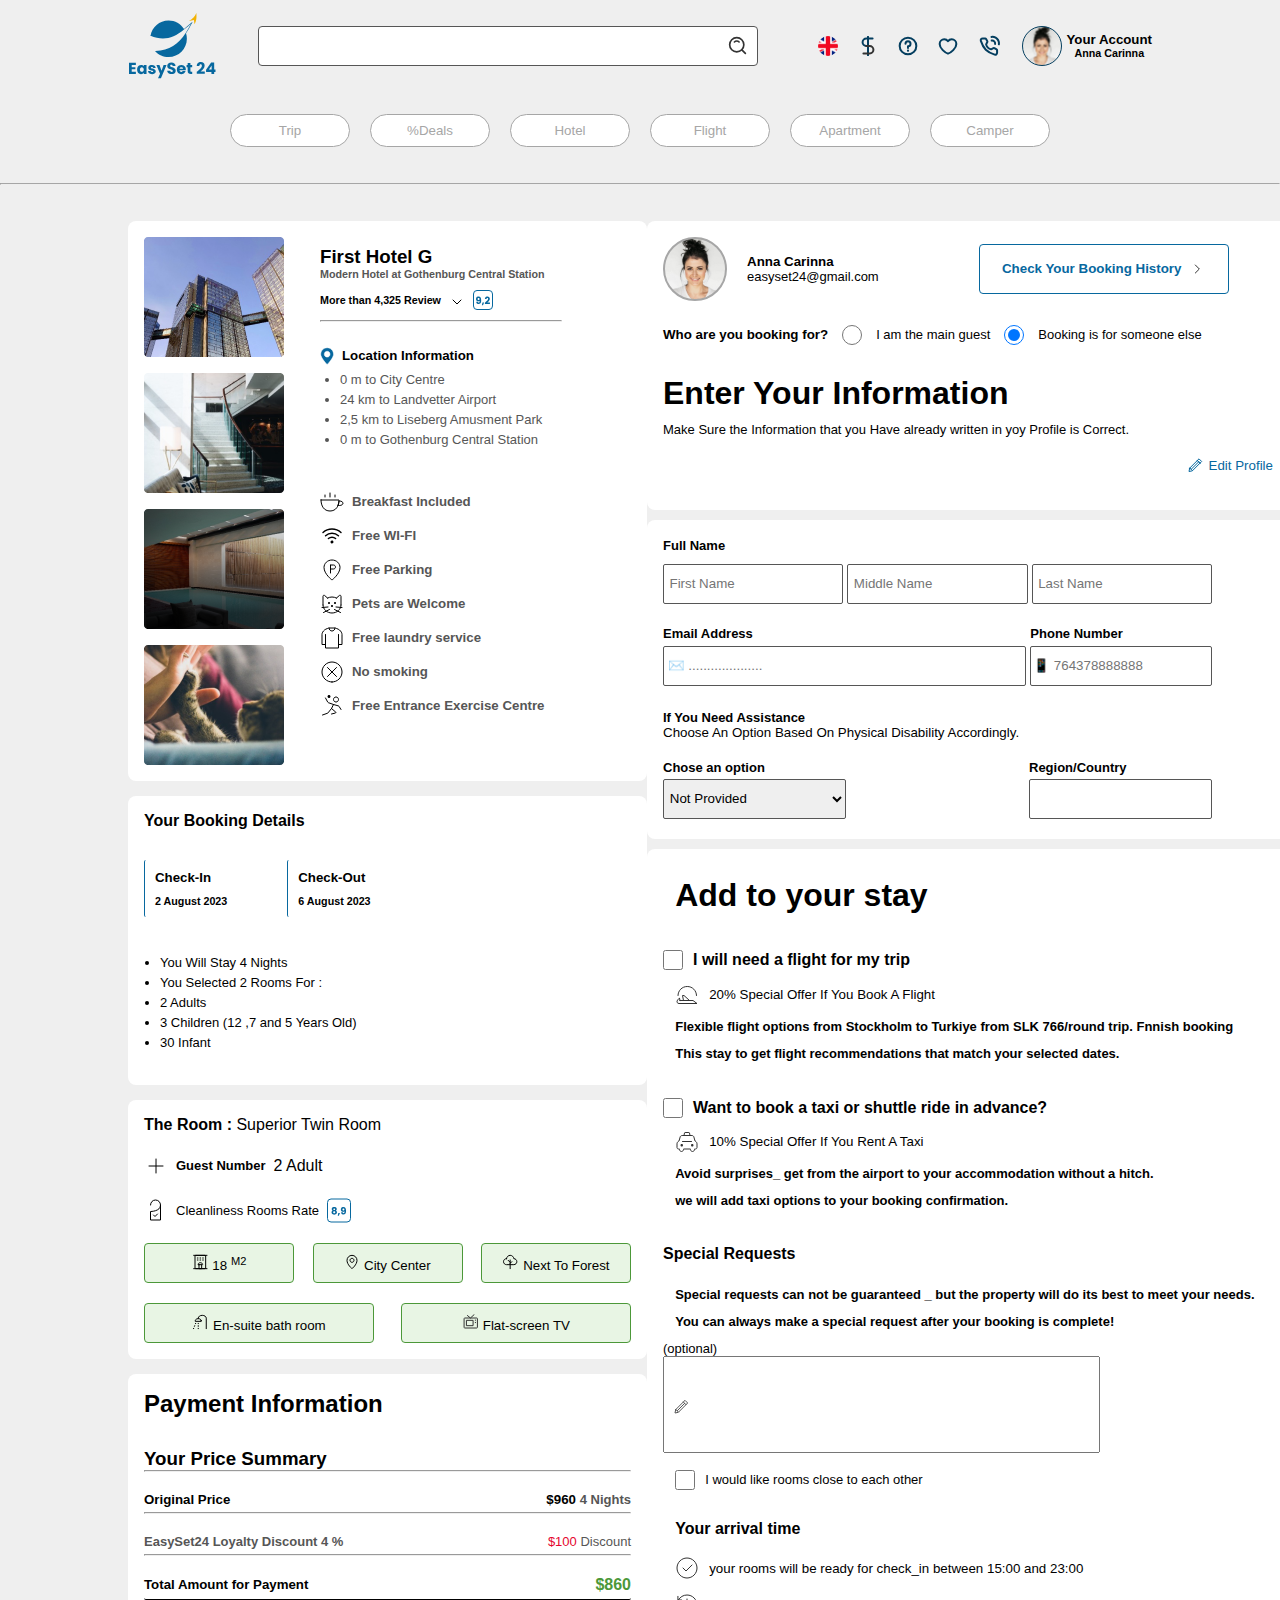
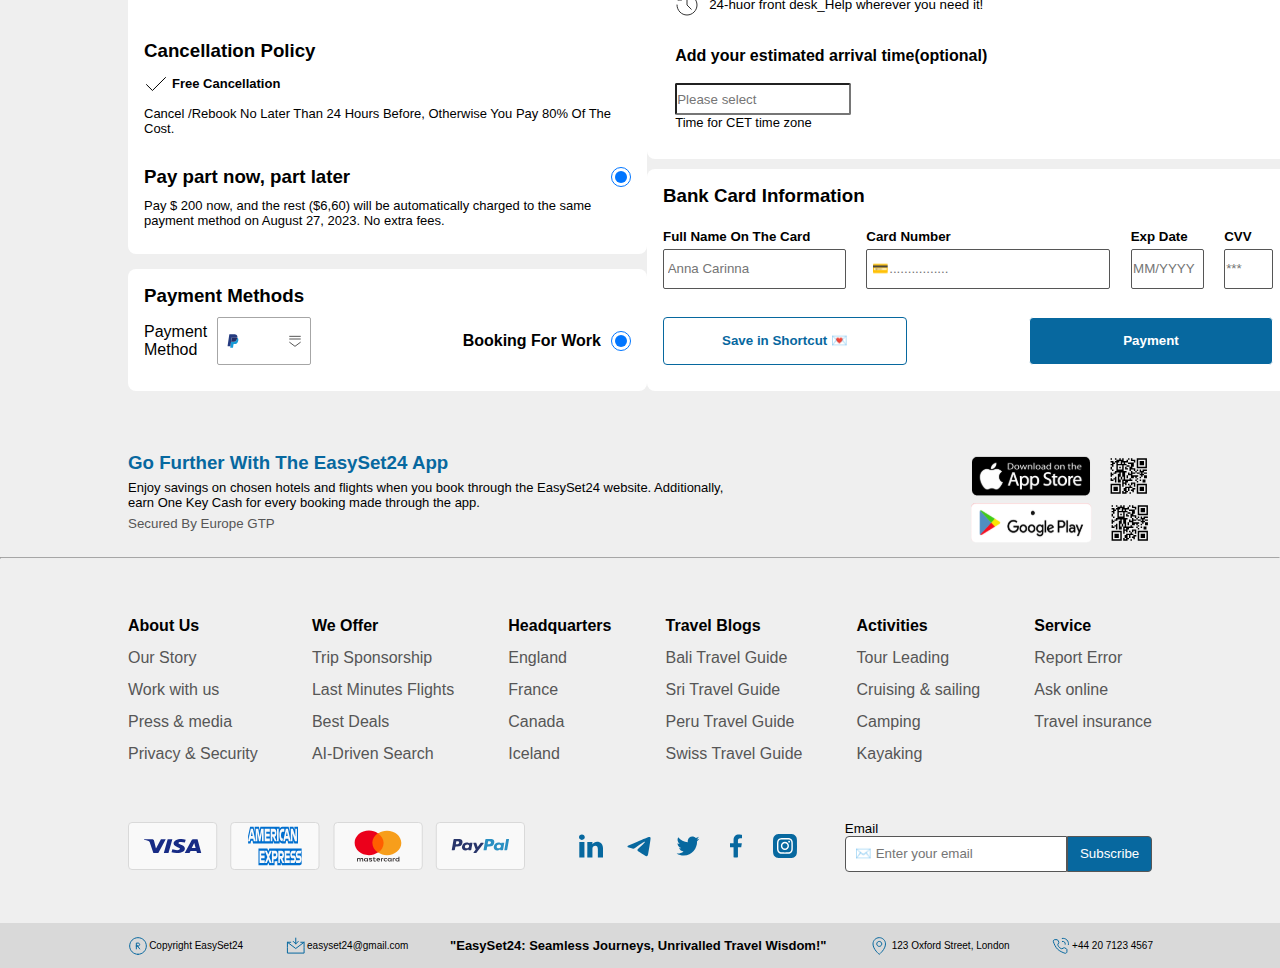
==== commit 1af206a1: "added search tabs" ====
--- a/hotel.html
+++ b/hotel.html
@@ -463,7 +463,7 @@
         </div>
     </section>
 
-    <hr style="border-top: 1px solid #565656;">
+    <hr style="border-top: 1px solid #A6A6A6; margin: 10px 0;">
 
     <section class="about-us">
         <div>
@@ -573,7 +573,6 @@
         </div>
     </footer>
 
-
 </body>
 
 </html>--- a/hotel.css
+++ b/hotel.css
@@ -20,7 +20,6 @@
     display: flex;
     justify-content: space-between;
     align-items: center;
-    border: 1px solid black;
 }
 
 #header-input {
@@ -81,6 +80,7 @@
     border: 1px solid #A6A6A6;
     border-radius: 30px;
     cursor: pointer;
+    background-color: #FFFFFF;
     color: #A6A6A6;
 }
 
@@ -91,7 +91,7 @@
 
 .tabs {
     display: flex;
-    margin: 1%;
+    margin: 2%;
     justify-content: center;
 }
 
@@ -102,7 +102,6 @@
     display: flex;
     justify-content: space-between;
     padding: 10px 0;
-    border: 2px solid black;
 }
 
 .main-container .left-column {
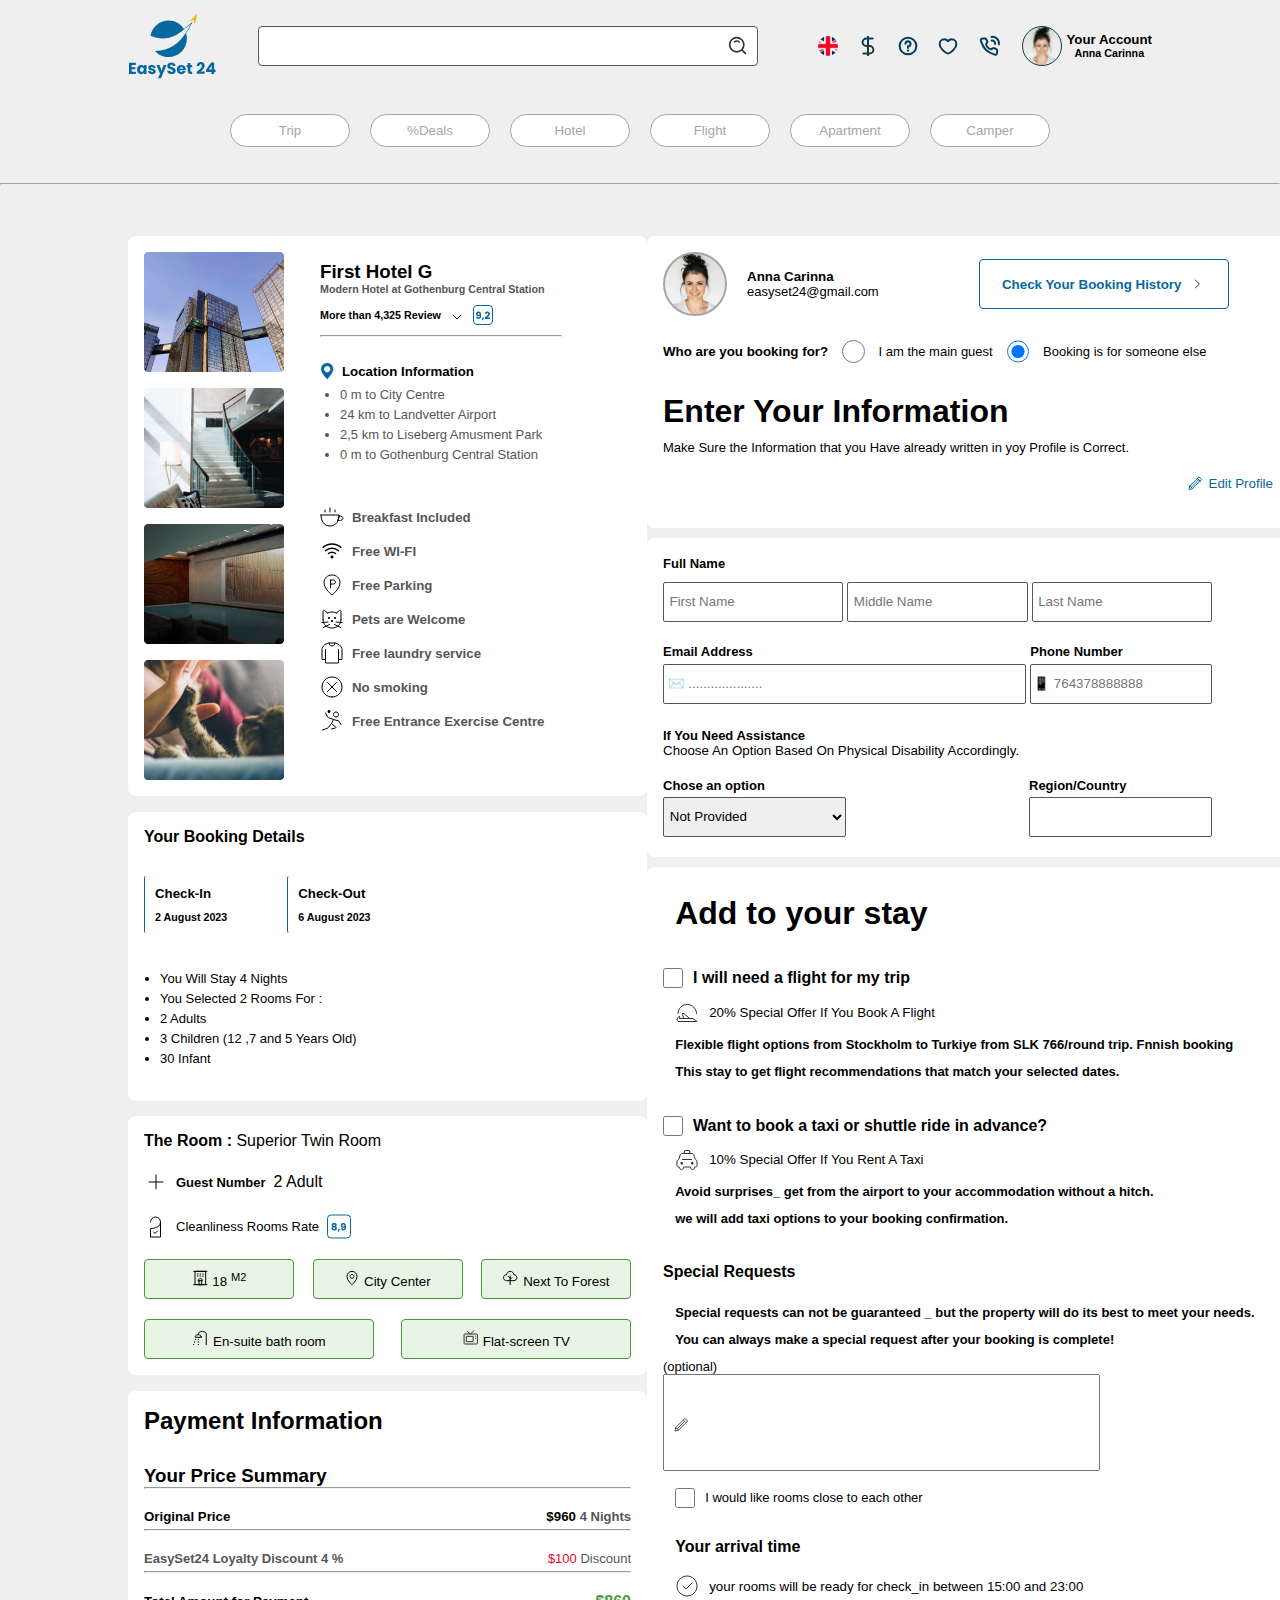
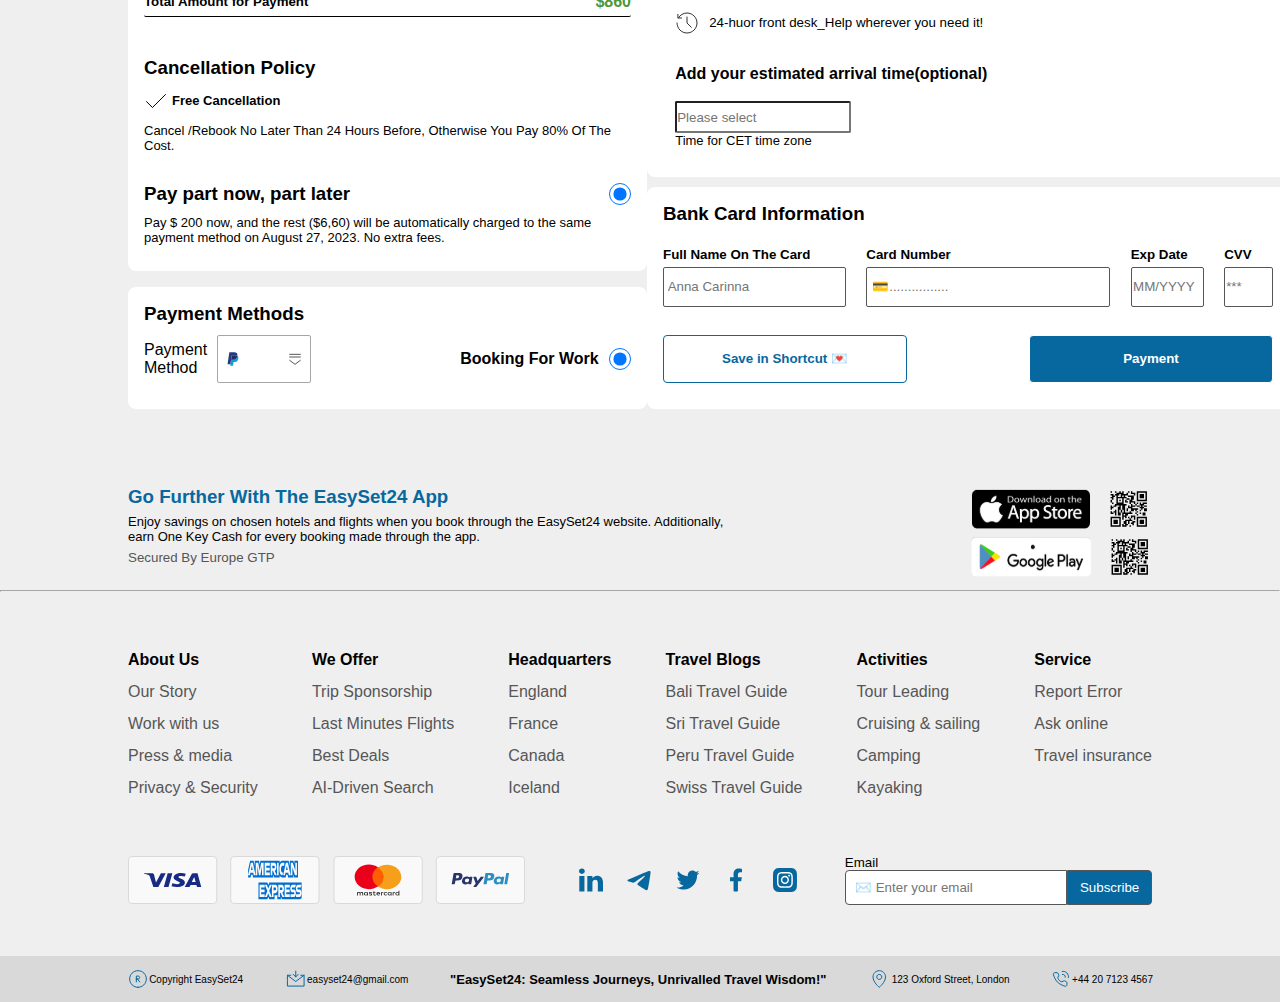
==== commit a2ff2029: "added payment page" ====
--- a/hotel.html
+++ b/hotel.html
@@ -44,8 +44,8 @@
         <button>Apartment</button>
         <button>Camper</button>
     </div>
-
-    <hr style="border-top: 1px solid #A6A6A6; margin: 10px 0;">
+    
+    <hr style="border-top: 1px solid #A6A6A6; margin: 2% 0;">
 
     <div class="main-container">
         <!-- left -->
--- a/hotel.css
+++ b/hotel.css
@@ -101,7 +101,7 @@
     margin: 2% 10%;
     display: flex;
     justify-content: space-between;
-    padding: 10px 0;
+    padding: 2% 0;
 }
 
 .main-container .left-column {
@@ -293,10 +293,10 @@
     margin: 10px 0;
 }
 
-/* Hide the default radio button */
+/* default radio button */
 input[type="radio"] {
-    width: 20px;
-    height: 20px;
+    width: 1.4rem;
+    height: 1.4rem;
 }
 
 /* payment-method */
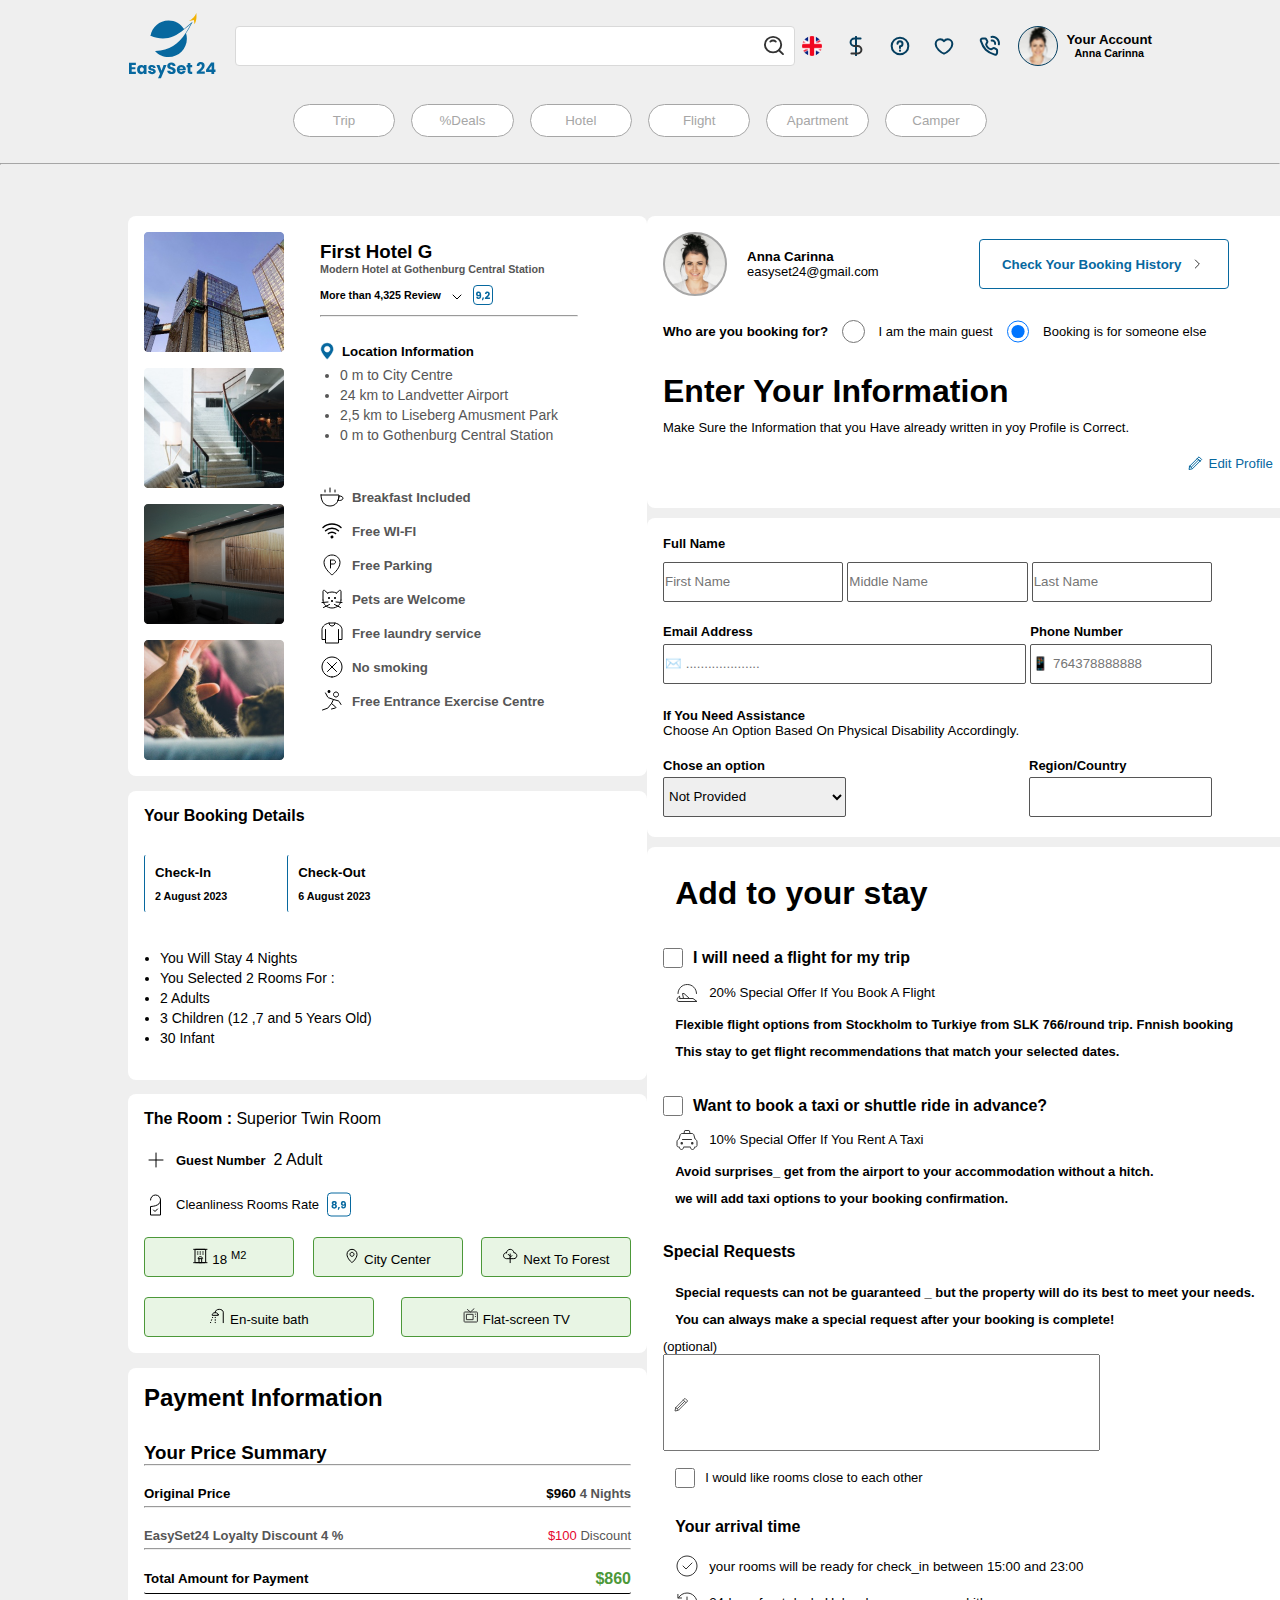
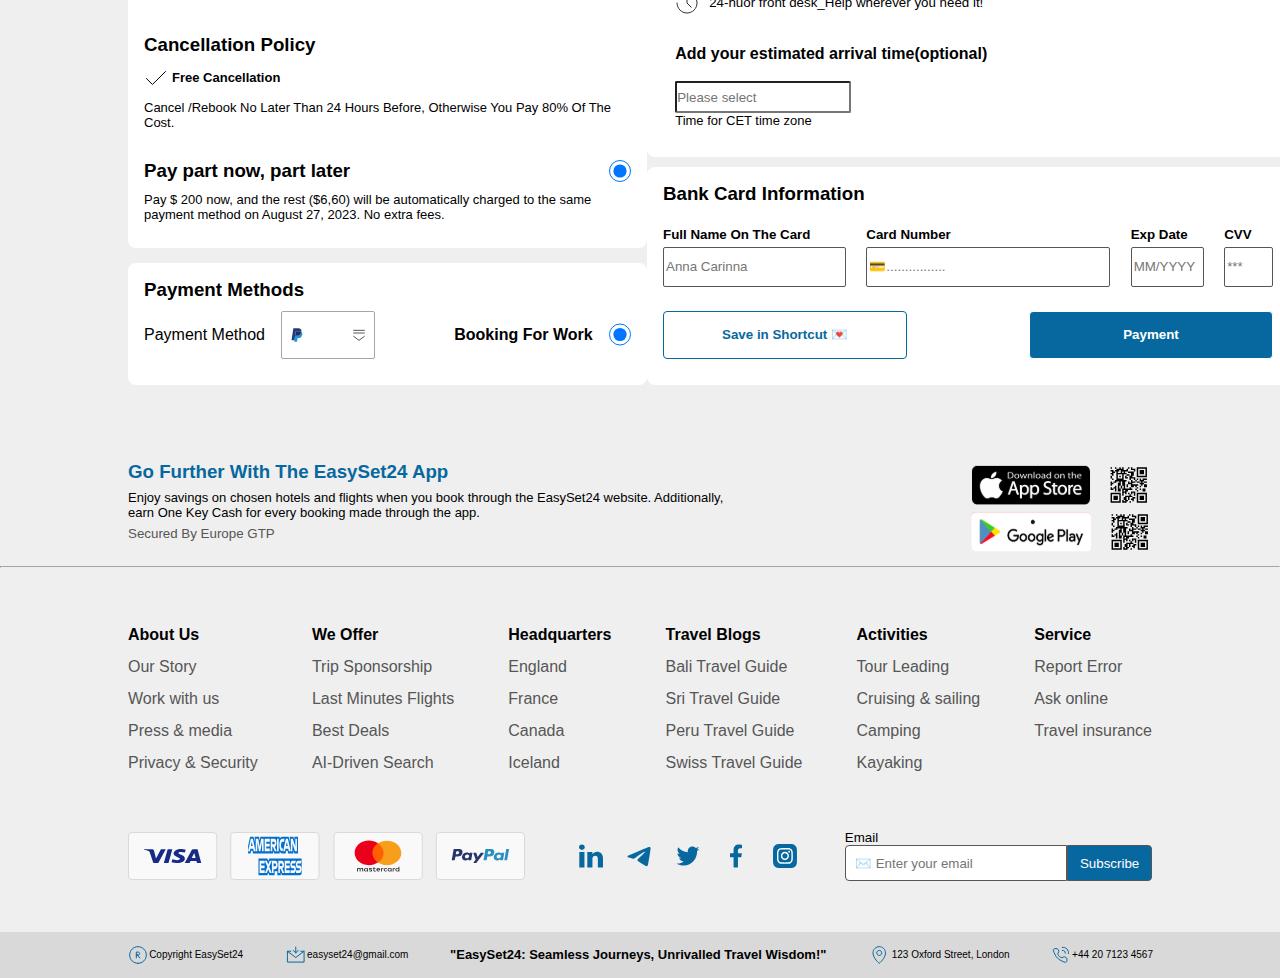
==== commit 5bb35f1a: "added responsive styles" ====
--- a/hotel.html
+++ b/hotel.html
@@ -3,7 +3,7 @@
 
 <head>
     <meta charset="UTF-8">
-    <meta name="viewport" content="width=device-width, initial-scale=1.0">
+    <meta name="viewport" content="width=device-width, initial-scale=1">
     <title>Hotel Page</title>
     <link rel="stylesheet" href="hotel.css">
 </head>
@@ -24,13 +24,13 @@
             <img src="assets/headerIcons//help.svg" alt="">
             <img src="assets/headerIcons/like.svg" alt="">
             <img src="assets/headerIcons/phone-call.svg" alt="">
-
-            <div class="profile-account">
-                <img src="assets/headerIcons/Photo.svg" alt="">
-                <div class="account">
-                    <h5>Your Account</h5>
-                    <h6>Anna Carinna</h6>
-                </div>
+        </div>
+
+        <div class="profile-account">
+            <img src="assets/headerIcons/Photo.svg" alt="">
+            <div class="account">
+                <h5>Your Account</h5>
+                <h6>Anna Carinna</h6>
             </div>
         </div>
     </header>
@@ -44,7 +44,7 @@
         <button>Apartment</button>
         <button>Camper</button>
     </div>
-    
+
     <hr style="border-top: 1px solid #A6A6A6; margin: 2% 0;">
 
     <div class="main-container">
@@ -160,7 +160,7 @@
                     <button> <img src="assets/the-room/tree.svg" alt=""> Next To Forest</button>
                 </div>
                 <div class="room-buttons-2">
-                    <button> <img src="assets/the-room/shower-head.svg" alt=""> En-suite bath room</button>
+                    <button> <img src="assets/the-room/shower-head.svg" alt=""> En-suite bath</button>
                     <button> <img src="assets/the-room/tv-one.svg" alt=""> Flat-screen TV</button>
                 </div>
 
@@ -221,12 +221,14 @@
                 <h3 style="font-weight: 800;">Payment Methods </h3>
 
                 <div class="payment-method">
-                    <div style="width: 94px; height: 48px; display: flex; align-items: center; gap: 10px    ;">
+                    <!-- <div style="width: 94px; height: 48px; display: flex; align-items: center; gap: 10px;"> -->
+                    <div>
                         Payment Method
                         <img style="width: 94px; height: 48px;" src="assets/the-room/payment.svg" alt="">
                     </div>
 
-                    <div style="display: flex; align-items: center; gap: 10px;">
+                    <!-- <div style="display: flex; align-items: center; gap: 10px;"> -->
+                    <div>
                         <h4>Booking For Work </h4>
                         <input style="font-weight: 800;" type="radio" name="" id="" checked>
                     </div>
@@ -248,7 +250,8 @@
                             <p style="font-size: small; font-weight: 500;">easyset24@gmail.com</p>
                         </div>
                         <button class="history-button">Check Your Booking History <img src="assets/user-info/right.svg"
-                                alt=""></button>
+                                alt="">
+                        </button>
                     </div>
                 </div>
 
--- a/hotel.css
+++ b/hotel.css
@@ -11,6 +11,9 @@
     background-color: #EFEFEF;
     font-family: "Poppins", sans-serif;
     font-weight: 500;
+    overflow-x: hidden;
+    font-size: 16px;
+    /* Base font size */
 }
 
 /* header */
@@ -23,9 +26,9 @@
 }
 
 #header-input {
-    width: 500px;
-    height: 40px;
-    border: 1px solid #565656;
+    width: 35rem;
+    height: 2.5rem;
+    border: 1px solid #D9D9D9;
     border-radius: 4px;
 }
 
@@ -34,12 +37,11 @@
     align-items: center;
 }
 
-.logo-and-input input[type="text"] {}
-
 .logo-and-input img {
-    width: 20px;
-    height: 20px;
-    margin-left: -30px;
+    width: 1.4rem;
+    height: 1.4rem;
+    margin-left: -2rem;
+    cursor: pointer;
 }
 
 .header-input {
@@ -49,11 +51,11 @@
 
 .header-icons {
     display: flex;
-    margin-left: 30px;
+    gap: 1.5rem;
 }
 
 .header-icons img {
-    margin-right: 20px;
+    cursor: pointer;
 }
 
 .header div {
@@ -63,22 +65,27 @@
 
 .profile-account {
     display: flex;
+    gap: 0.5rem;
 }
 
 .account {
     display: flex;
-    margin-left: -15px;
-    align-items: flex-start;
     flex-direction: column;
 }
 
 /* tabs */
+.tabs {
+    display: flex;
+    margin: 2% 0;
+    justify-content: center;
+    gap: 1rem;
+}
+
 .tabs button {
-    width: 120px;
-    margin: 10px;
-    padding: 8px 16px 8px 16px;
+    width: 8%;
+    padding: 0.5rem 1rem 0.5rem 1rem;
     border: 1px solid #A6A6A6;
-    border-radius: 30px;
+    border-radius: 2rem;
     cursor: pointer;
     background-color: #FFFFFF;
     color: #A6A6A6;
@@ -89,11 +96,6 @@
     color: #FFFFFF;
 }
 
-.tabs {
-    display: flex;
-    margin: 2%;
-    justify-content: center;
-}
 
 /* Container */
 .main-container {
@@ -104,27 +106,28 @@
     padding: 2% 0;
 }
 
+
 .main-container .left-column {
     display: flex;
     flex-direction: column;
-    gap: 10px;
+    gap: 0.625rem;
     justify-content: space-between;
 }
 
 .main-container .right-column {
     display: flex;
     flex-direction: column;
-    gap: 10px;
+    gap: 0.625rem;
     justify-content: space-between;
 }
 
 section {
-    border-radius: 8px;
+    border-radius: 0.5rem;
 }
 
 /* Hotel */
 .hotel {
-    width: 519px;
+    width: 32.4375rem;
     height: auto;
     display: flex;
     background-color: #FFFFFF;
@@ -133,12 +136,12 @@
 .hotel .hotel-images {
     display: flex;
     flex-direction: column;
-    gap: 16px;
-    padding: 16px;
+    gap: 1rem;
+    padding: 1rem;
 }
 
 .hotel-info {
-    margin: 25px 20px;
+    margin: 1.5625rem 1.25rem;
     display: flex;
     flex-direction: column;
 }
@@ -146,91 +149,91 @@
 .hotel-info .reviews {
     display: flex;
     align-items: center;
-    margin: 10px 0;
-    gap: 8px;
+    margin: 0.625rem 0;
+    gap: 0.5rem;
 }
 
 .hotel-info .location {
-    margin: 25px 0;
+    margin: 1.5625rem 0;
 }
 
 .location .location-info {
     display: flex;
     align-items: center;
     justify-content: flex-start;
-    gap: 8px;
+    gap: 0.5rem;
 }
 
 
 .location ul li {
     color: #565656;
-    font-size: small;
-    line-height: 10px;
-    margin: 10px 20px;
+    font-size: 0.875rem;
+    line-height: 0.625rem;
+    margin: 0.625rem 1.25rem;
 }
 
 .services span {
     display: flex;
     align-items: center;
-    gap: 8px;
-    margin: 10px 0;
+    gap: 0.5rem;
+    margin: 0.625rem 0;
 }
 
 /* booking-details */
 .booking-details {
-    width: 519px;
+    width: 32.4375rem;
     height: auto;
     display: flex;
     flex-direction: column;
-    padding: 16px;
+    padding: 1rem;
     background-color: #FFFFFF;
 }
 
 .check-in-check-out {
     display: flex;
     align-items: center;
-    margin-top: 30px;
-    margin-bottom: 20px;
-    gap: 50px;
+    margin-top: 1.875rem;
+    margin-bottom: 1.25rem;
+    gap: 3.125rem;
 }
 
 .check-in, .check-out {
     display: flex;
     flex-direction: column;
-    gap: 10px;
-    padding: 10px;
-    border-left: 1px solid #07689F;
-    border-radius: 2px;
+    gap: 0.625rem;
+    padding: 0.625rem;
+    border-left: 0.0625rem solid #07689F;
+    border-radius: 0.125rem;
 }
 
 .booking-details ul {
-    font-size: small;
-    line-height: 20px;
-    padding: 16px;
+    font-size: 0.875rem;
+    line-height: 1.25rem;
+    padding: 1rem;
 }
 
 /* the-room */
 .the-room {
-    width: 519px;
+    width: 32.4375rem;
     height: auto;
     display: flex;
     flex-direction: column;
-    padding: 16px;
+    padding: 1rem;
     background-color: #FFFFFF;
 }
 
 .guest {
     display: flex;
     align-items: center;
-    gap: 8px;
-    margin-top: 20px;
+    gap: 0.5rem;
+    margin-top: 1.25rem;
 }
 
 .cleanliness {
     display: flex;
     align-items: center;
-    gap: 8px;
-    margin-top: 20px;
+    gap: 0.5rem;
+    margin-top: 1.25rem;
 }
 
 .room-buttons-1, .room-buttons-2 {
@@ -241,56 +244,56 @@
 
 .room-buttons-1 button, .room-buttons-2 button {
     background-color: #E8F5E4;
-    border: 1px solid #4C9839;
-    border-radius: 4px;
+    border: 0.0625rem solid #4C9839;
+    border-radius: 0.25rem;
     justify-content: center;
     align-items: center;
 }
 
 
 .room-buttons-1 button {
-    width: 150px;
-    height: 40px;
-    margin-top: 20px;
-    padding: 10px;
+    width: 9.375rem;
+    height: 2.5rem;
+    margin-top: 1.25rem;
+    padding: 0.625rem;
 }
 
 .room-buttons-2 button {
-    width: 230px;
-    height: 40px;
-    margin-top: 20px;
-    padding: 10px;
+    width: 14.375rem;
+    height: 2.5rem;
+    margin-top: 1.25rem;
+    padding: 0.625rem;
 }
 
 /* payment */
 .payment {
-    width: 519px;
+    width: 32.4375rem;
     height: auto;
     display: flex;
     flex-direction: column;
-    padding: 16px;
+    padding: 1rem;
     background-color: #FFFFFF;
 }
 
 .price-summary {
-    margin: 30px 0;
-    border-bottom: 1px solid black;
-    border-radius: 2px;
+    margin: 1.875rem 0;
+    border-bottom: 0.0625rem solid black;
+    border-radius: 0.125rem;
 }
 
 .price-summary .original-price, .price-summary .discount, .price-summary .total-payment {
     display: flex;
     align-items: center;
     justify-content: space-between;
-    margin: 20px 0 5px 0;
+    margin: 1.25rem 0 0.3125rem 0;
 }
 
 .cancellation {
-    margin: 10px 0;
+    margin: 0.625rem 0;
 }
 
 .pay-part {
-    margin: 10px 0;
+    margin: 0.625rem 0;
 }
 
 /* default radio button */
@@ -301,11 +304,11 @@
 
 /* payment-method */
 .payment-methods {
-    width: 519px;
+    width: 32.4375rem;
     height: auto;
     display: flex;
     flex-direction: column;
-    padding: 16px;
+    padding: 1rem;
     background-color: #FFFFFF;
 }
 
@@ -313,65 +316,71 @@
     display: flex;
     align-items: center;
     justify-content: space-between;
-    margin: 10px 0;
+    margin: 0.625rem 0;
     cursor: pointer;
+}
+
+.payment-method div {
+    display: flex;
+    align-items: center;
+    gap: 1rem;
 }
 
 /* user info */
 .user-info {
-    width: 642px;
+    width: 40.125rem;
     height: auto;
-    padding: 16px;
+    padding: 1rem;
     background-color: #FFFFFF;
 }
 
 .user-info .image-name {
     display: flex;
     align-items: center;
-    gap: 20px;
+    gap: 1.25rem;
 }
 
 .image-name .name-history {
     display: flex;
     align-items: center;
     justify-content: space-between;
-    gap: 100px;
+    gap: 6.25rem;
 }
 
 .user-info .history-button {
     display: flex;
     align-items: center;
     justify-content: center;
-    gap: 8px;
+    gap: 0.5rem;
     color: #07689F;
     font-weight: 600;
     background-color: #FFFFFF;
-    border: 1px solid #07689F;
-    border-radius: 4px;
-    width: 250px;
-    height: 50px;
-    padding: 10px;
+    border: 0.0625rem solid #07689F;
+    border-radius: 0.25rem;
+    width: 15.625rem;
+    height: 3.125rem;
+    padding: 0.625rem;
     cursor: pointer;
 }
 
 .user-info .booking-for {
     display: flex;
     align-items: center;
-    gap: 14px;
-    margin: 24px 0;
+    gap: 0.875rem;
+    margin: 1.5rem 0;
 }
 
 .user-info .edit-div {
     display: flex;
     justify-content: flex-end;
-    margin: 20px 0;
+    margin: 1.25rem 0;
 
 }
 
 .user-info .edit-button {
     display: flex;
     align-items: center;
-    gap: 6px;
+    gap: 0.375rem;
     color: #07689F;
     background-color: #FFFFFF;
     border: none;
@@ -380,9 +389,9 @@
 
 /* full-name */
 .full-name {
-    width: 642px;
+    width: 40.125rem;
     height: auto;
-    padding: 16px;
+    padding: 1rem;
     background-color: #FFFFFF;
 }
 
@@ -390,16 +399,16 @@
     display: flex;
     align-items: center;
     width: 90%;
-    gap: 4px;
-    margin: 10px 0;
+    gap: 0.25rem;
+    margin: 0.625rem 0;
 }
 
 .full-name .input-fullName input[type="text"] {
     width: 100%;
-    height: 40px;
-    padding: 1%;
-    border-radius: 2px;
-    border: 1px solid #565656;
+    height: 2.5rem;
+    padding: 0.0625rem;
+    border-radius: 0.125rem;
+    border: 0.0625rem solid #565656;
 }
 
 /*email*/
@@ -407,8 +416,8 @@
 .full-name .email-phone {
     display: flex;
     width: 90%;
-    gap: 4px;
-    margin: 20px 0;
+    gap: 0.25rem;
+    margin: 1.25rem 0;
 }
 
 .full-name .email-phone .email {
@@ -421,20 +430,20 @@
 
 .full-name .email-phone .email input[type="email"] {
     width: 100%;
-    height: 40px;
-    margin: 4px 0;
-    padding: 1%;
-    border-radius: 2px;
-    border: 1px solid #565656;
+    height: 2.5rem;
+    margin: 0.25rem 0;
+    padding: 0.0625rem;
+    border-radius: 0.125rem;
+    border: 0.0625rem solid #565656;
 }
 
 .full-name .email-phone .phone input[type="tel"] {
     width: 100%;
-    height: 40px;
-    margin: 4px 0;
-    padding: 1%;
-    border-radius: 2px;
-    border: 1px solid #565656;
+    height: 2.5rem;
+    margin: 0.25rem 0;
+    padding: 0.0625rem;
+    border-radius: 0.125rem;
+    border: 0.0625rem solid #565656;
 }
 
 .full-name .assistance {
@@ -446,7 +455,7 @@
     align-items: center;
     width: 90%;
     justify-content: space-between;
-    margin-top: 20px;
+    margin-top: 1.25rem;
 }
 
 .full-name .option-region .option, .full-name .option-region .region {
@@ -457,25 +466,25 @@
 
 .full-name .option-region .option select, .full-name .option-region .region input[type="text"] {
     width: 100%;
-    height: 40px;
-    margin: 4px 0;
-    padding: 1%;
-    border-radius: 2px;
-    border: 1px solid #565656;
+    height: 2.5rem;
+    margin: 0.25rem 0;
+    padding: 0.0625rem;
+    border-radius: 0.125rem;
+    border: 0.0625rem solid #565656;
 }
 
 
 /* add-stay */
 .add-stay {
-    width: 642px;
+    width: 40.125rem;
     height: auto;
-    padding: 16px;
+    padding: 1rem;
     background-color: #FFFFFF;
 }
 
 input[type="checkbox"] {
-    width: 20px;
-    height: 20px;
+    width: 1.25rem;
+    height: 1.25rem;
 }
 
 .textarea-container {
@@ -484,14 +493,14 @@
 }
 
 textarea {
-    padding: 10px;
+    padding: 0.625rem;
     width: 100%;
     resize: none;
 }
 
 .icon {
     position: absolute;
-    left: 10px;
+    left: 0.625rem;
     top: 50%;
     transform: translateY(-50%);
 }
@@ -499,9 +508,9 @@
 
 /* bank-card-info */
 .bank-card-info {
-    width: 642px;
+    width: 40.125rem;
     height: auto;
-    padding: 16px;
+    padding: 1rem;
     background-color: #FFFFFF;
 }
 
@@ -510,7 +519,7 @@
     display: flex;
     align-items: center;
     justify-content: space-between;
-    margin: 20px 0;
+    margin: 1.25rem 0;
 }
 
 .bank-card-info .card-info .card-holder-div {
@@ -531,16 +540,16 @@
 
 .bank-card-info .card-info input[type="text"] {
     width: 100%;
-    height: 40px;
-    margin: 4px 0;
-    padding: 2%;
-    border-radius: 2px;
-    border: 1px solid #565656;
+    height: 2.5rem;
+    margin: 0.25rem 0;
+    padding: 0.125rem;
+    border-radius: 0.125rem;
+    border: 0.0625rem solid #565656;
 }
 
 .bank-card-info .bank-buttons {
     width: 100%;
-    margin: 4% 0 10px 0;
+    margin: 0.25rem 0 0.625rem 0;
     display: flex;
     align-items: center;
     justify-content: space-between;
@@ -548,25 +557,26 @@
 
 .bank-card-info .bank-buttons .save-button {
     width: 40%;
-    height: 48px;
+    height: 3rem;
     background-color: #FFFFFF;
     color: #07689F;
-    border: 1px solid #07689F;
-    border-radius: 4px;
+    border: 0.0625rem solid #07689F;
+    border-radius: 0.25rem;
     font-weight: 800;
     cursor: pointer;
 }
 
 .bank-card-info .bank-buttons .payment-button {
     width: 40%;
-    height: 48px;
+    height: 3rem;
     background-color: #07689F;
     color: #FFFFFF;
-    border: 1px solid #FFFFFF;
-    border-radius: 4px;
+    border: 0.0625rem solid #FFFFFF;
+    border-radius: 0.25rem;
     font-weight: 800;
     cursor: pointer;
 }
+
 
 
 /* easy-set24-apps */
@@ -668,6 +678,7 @@
     border-radius: 0 4px 4px 0;
     background-color: #07689F;
     color: #FFFFFF;
+    cursor: pointer;
 }
 
 footer {
@@ -690,4 +701,471 @@
     display: flex;
     align-items: center;
     gap: 1%;
+}
+
+
+
+
+
+
+/* For mobile devices */
+@media only screen and (max-width: 767px) {
+
+    body {
+        font-size: calc(14px + 0.5vw);
+    }
+
+    .header {
+        width: 100vw;
+        margin: 1%;
+        padding: 0;
+        display: flex;
+        align-items: center;
+        justify-content: space-between;
+    }
+
+    .profile-account .account {
+        display: none;
+    }
+
+    #header-input {
+        display: none;
+        width: 40%;
+    }
+
+    .logo-and-input {
+        display: none;
+        justify-content: center;
+        width: 100%;
+    }
+
+    .header-icons {
+        display: none;
+        gap: 0.5rem;
+    }
+
+    .tabs {
+        display: none;
+        width: 100vw;
+        margin: 0;
+        padding: 0;
+    }
+
+    .tabs button {
+        width: auto;
+    }
+
+    /* Container */
+    .main-container {
+        width: 100vw;
+        display: flex;
+        flex-direction: column;
+        height: auto;
+        margin: 2% 5%;
+    }
+
+    .main-container .left-column,
+    .main-container .right-column {
+        width: 90%;
+        margin: 0 2%;
+        padding: 2%;
+    }
+
+    /* Hotel */
+    .hotel {
+        width: 100%;
+    }
+
+    .hotel-images {
+        width: 30%;
+    }
+
+    .hotel-info {
+        width: 100%;
+    }
+
+    .hotel-info .services {
+        display: none;
+    }
+
+    .hotel-info .location ul li {
+        line-height: 1.2rem;
+    }
+
+    /* booking-details */
+    .booking-details {
+        width: 100%;
+    }
+
+    /* booking-details */
+    .booking-details {
+        width: 100%;
+    }
+
+    /* the-room */
+    .the-room {
+        width: 100%;
+    }
+
+    .room-buttons-1,
+    .room-buttons-2 {
+        flex-wrap: wrap;
+    }
+
+    .room-buttons-1 button,
+    .room-buttons-2 button {
+        width: 48%;
+        margin-top: 10px;
+    }
+
+    /* payment */
+    .payment {
+        width: 100%;
+    }
+
+    /* payment-method */
+    .payment-methods {
+        width: 100%;
+
+        display: flex;
+        background-color: #FFFFFF;
+    }
+
+    .payment-methods .payment-method {
+        display: flex;
+        flex-direction: column;
+        justify-content: flex-start;
+        cursor: pointer;
+    }
+
+    .payment-methods .payment-method div {
+        margin: 2% 0;
+        display: flex;
+        justify-content: space-between;
+    }
+
+    /* user info */
+    .user-info {
+        width: 100%;
+    }
+
+    .image-name {
+        display: flex;
+        align-self: flex-end;
+    }
+
+    .name-history div {
+        display: none;
+    }
+
+    .name-history {
+        height: 4rem;
+        display: flex;
+        flex-direction: column;
+        align-items: start;
+    }
+
+    /* full-name */
+    .full-name {
+        width: 100%;
+    }
+
+    .full-name .input-fullName {
+        flex-direction: column;
+        width: 100%;
+    }
+
+    .full-name .email-phone {
+        flex-direction: column;
+        width: 100%;
+    }
+
+    .full-name .email-phone .email,
+    .full-name .email-phone .phone {
+        width: 100%;
+    }
+
+    .full-name .assistance {
+        width: 100%;
+    }
+
+    .full-name .option-region {
+        flex-direction: column;
+        width: 100%;
+    }
+
+    .full-name .option-region .option,
+    .full-name .option-region .region {
+        width: 100%;
+    }
+
+    /* add-stay */
+    .add-stay {
+        width: 100%;
+    }
+
+    /* bank-card-info */
+    .bank-card-info {
+        width: 100%;
+    }
+
+    .bank-card-info .card-info {
+        flex-direction: column;
+        align-items: flex-start;
+    }
+
+    .bank-card-info .card-info .card-holder-div,
+    .bank-card-info .card-info .card-number-div,
+    .bank-card-info .card-info .expiry-date-div,
+    .bank-card-info .card-info .cvv-div {
+        width: 100%;
+        margin-bottom: 10px;
+    }
+
+    .bank-card-info .bank-buttons {
+        flex-direction: column;
+        align-items: stretch;
+    }
+
+    .bank-card-info .bank-buttons .save-button,
+    .bank-card-info .bank-buttons .payment-button {
+        width: 100%;
+        margin-bottom: 10px;
+    }
+
+
+    /* Easy Set24 Apps */
+    .easy-set24-apps {
+        flex-direction: column;
+        align-items: flex-start;
+    }
+
+    .easy-set24-apps .easy-set24-text,
+    .easy-set24-apps .easy-set24-img {
+        width: 100%;
+    }
+
+    /* About Us */
+    .about-us {
+        flex-wrap: wrap;
+    }
+
+    .about-us div {
+        width: 50%;
+        margin-bottom: 20px;
+    }
+
+    /* Pay Social */
+    .pay-social {
+        flex-direction: column;
+        align-items: flex-start;
+    }
+
+    .pay-social .pay-img {
+        display: grid;
+        grid-template-columns: 1fr 1fr;
+        gap: 10%;
+    }
+
+    .pay-social .social-img {
+        display: flex;
+        gap: 1rem;
+        margin: 0.5rem 0;
+
+    }
+
+    .pay-social .pay-img img,
+    .pay-social .social-img img {
+        margin: 0.5rem 0;
+    }
+
+    .pay-social .footer-email {
+        width: 100%;
+        display: flex;
+        align-items: flex-start;
+    }
+
+    .pay-social .footer-email>div {
+        width: 100%;
+        max-width: 300px;
+        display: flex;
+        flex-direction: column;
+    }
+
+    .pay-social .footer-email input {
+        width: 100%;
+        margin-bottom: 0.5rem;
+    }
+
+    /* Footer */
+    footer {
+        width: 100vw;
+    }
+
+    footer .footer-div {
+        flex-wrap: wrap;
+        justify-content: flex-start;
+    }
+
+    footer .footer-div div {
+        width: auto;
+        height: auto;
+        margin-bottom: 2%;
+        text-align: center;
+    }
+}
+
+
+/* For tablet devices */
+@media only screen and (min-width: 768px) and (max-width: 1023px) {
+
+    body {
+        font-size: calc(16px + 0.4vw);
+    }
+
+    .header {
+        width: 100vw;
+        margin: 0 2%;
+        display: flex;
+        align-items: center;
+        justify-content: space-between;
+    }
+
+    .profile-account .account {
+        display: none;
+    }
+
+    #header-input {
+        width: 60%;
+    }
+
+    .logo-and-input {
+        justify-content: center;
+        width: 100%;
+    }
+
+    .header-icons {
+        display: none;
+        gap: 0.5rem;
+    }
+
+    .tabs {
+        width: 100vw;
+        text-align: center;
+    }
+
+    .tabs button {
+        width: auto;
+        padding: 6px 12px;
+        margin: 5px;
+    }
+
+    /* Container */
+    .main-container {
+        width: 100vw;
+        display: flex;
+        flex-direction: column;
+        height: auto;
+        margin: 2% 5%;
+    }
+
+    .main-container .left-column,
+    .main-container .right-column {
+        width: 90%;
+        margin: 0 2%;
+        padding: 2%;
+    }
+
+    /* Hotel */
+    .hotel {
+        width: 100%;
+    }
+
+    /* booking-details */
+    .booking-details {
+        width: 100%;
+    }
+
+    /* the-room */
+    .the-room {
+        width: 100%;
+    }
+
+    /* payment */
+    .payment {
+        width: 100%;
+    }
+
+    /* payment-methods */
+    .payment-methods {
+        width: 100%;
+    }
+
+    /* user info */
+    .user-info {
+        width: 100%;
+    }
+
+    /* full-name */
+    .full-name {
+        width: 100%;
+    }
+
+    .full-name .input-fullName {
+        width: 100%;
+    }
+
+    .full-name .email-phone {
+        width: 100%;
+    }
+
+    .full-name .option-region {
+        width: 100%;
+    }
+
+    /* add-stay */
+    .add-stay {
+        width: 100%;
+    }
+
+    /* bank-card-info */
+    .bank-card-info {
+        width: 100%;
+    }
+
+    /* Easy Set24 Apps */
+    .easy-set24-apps {
+        width: 90%;
+        justify-content: space-between;
+        margin: 4% 2% 0 2%;
+    }
+
+    /* About Us */
+    .about-us {
+        width: 100vw;
+        margin: 4% 2%;
+    }
+
+    /* Pay Social */
+    .pay-social {
+        width: 75%;
+        margin: 0;
+        padding: 0;
+        display: flex;
+        flex-direction: column;
+        flex-wrap: wrap;
+    }
+
+    .pay-social .pay-img,
+    .pay-social .social-img,
+    .pay-social .footer-email {
+        width: 60%;
+        margin-bottom: 2rem;
+    }
+
+    /* Footer */
+    footer .footer-div {
+        width: 100%;
+        text-align: center;
+    }
 }